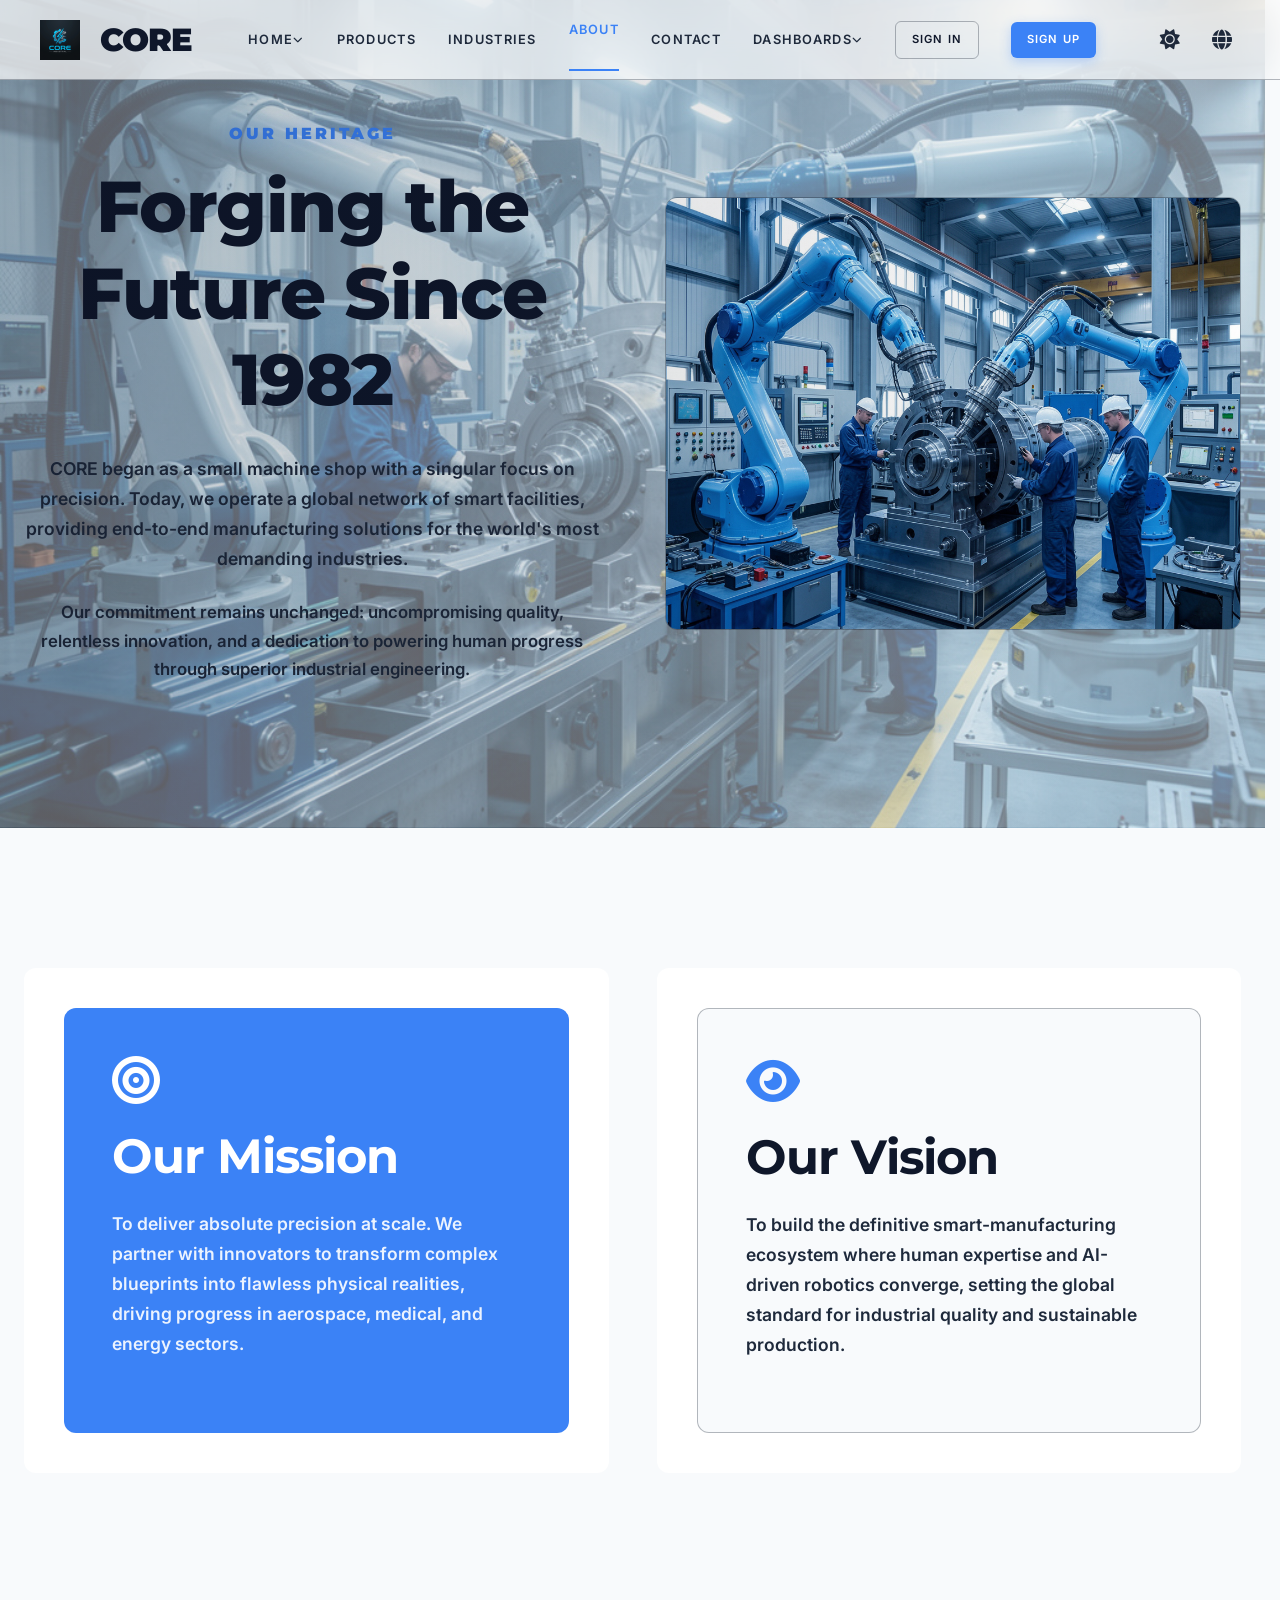
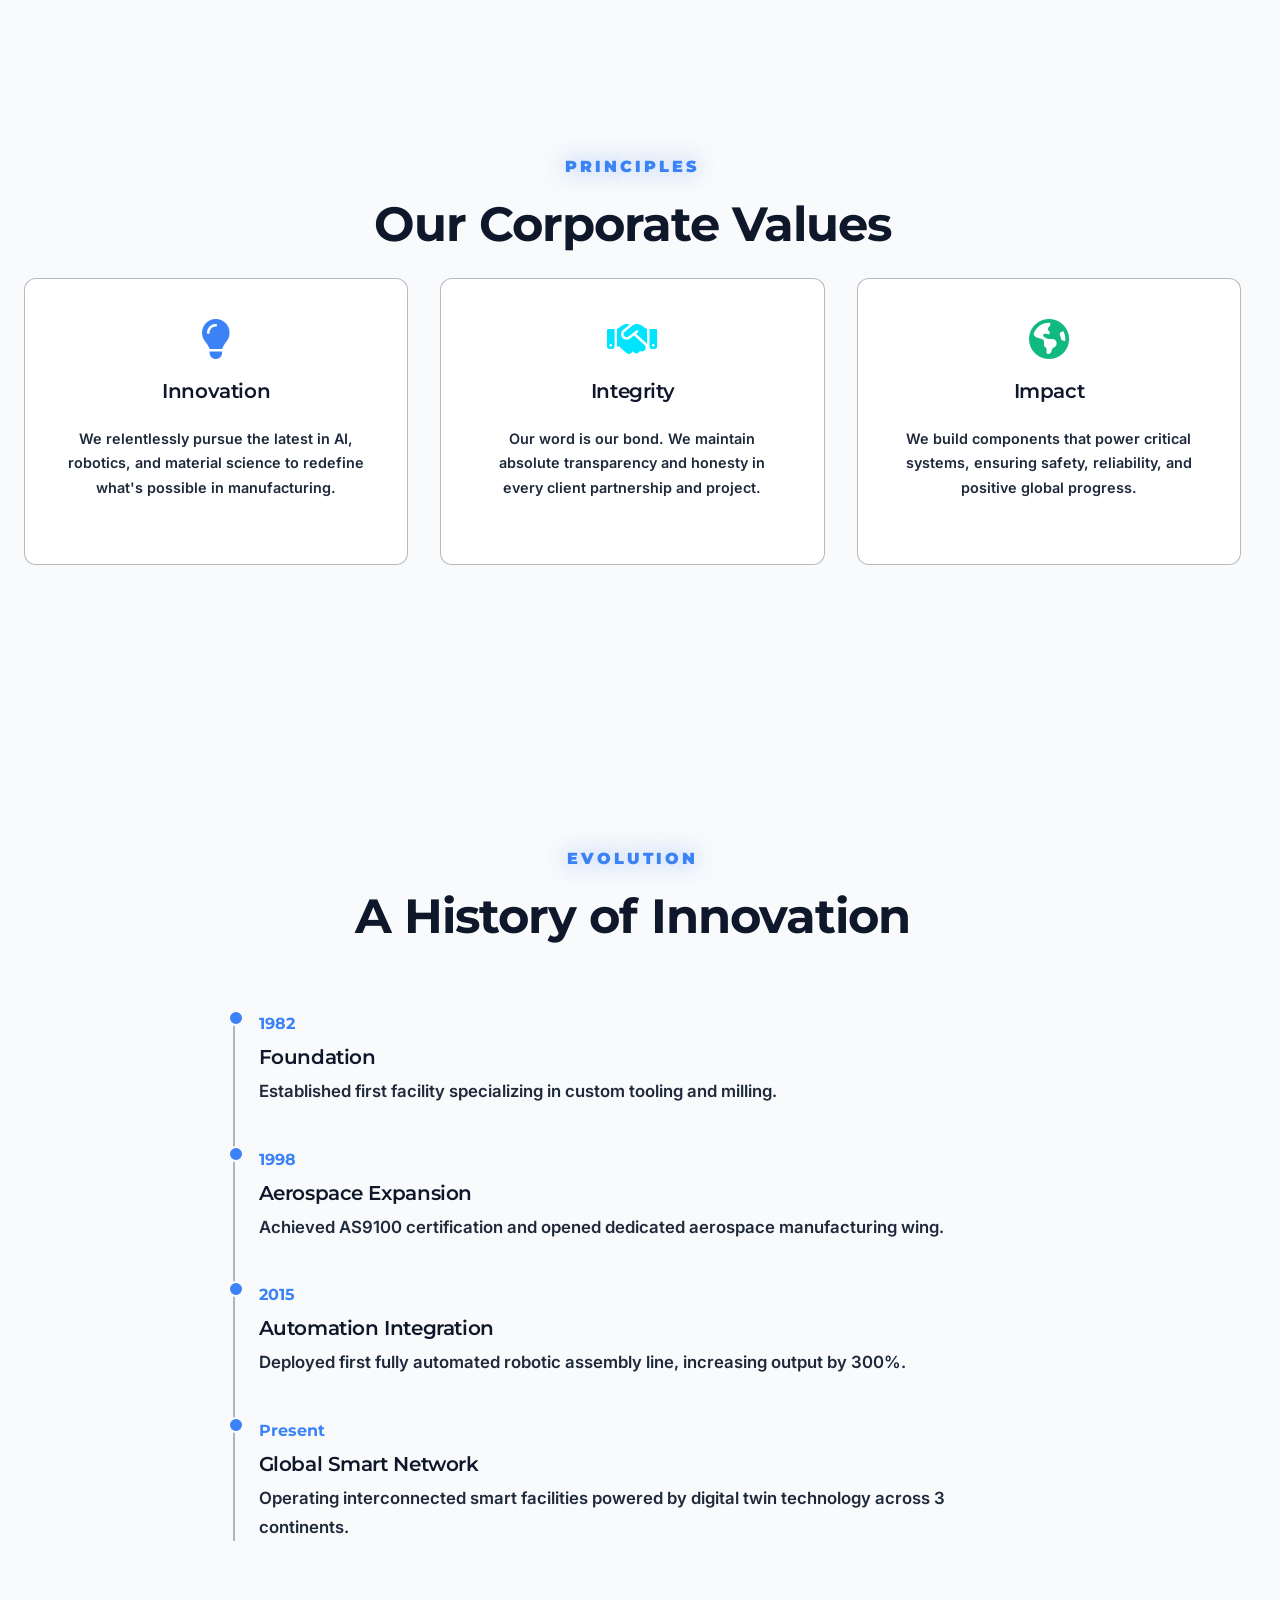
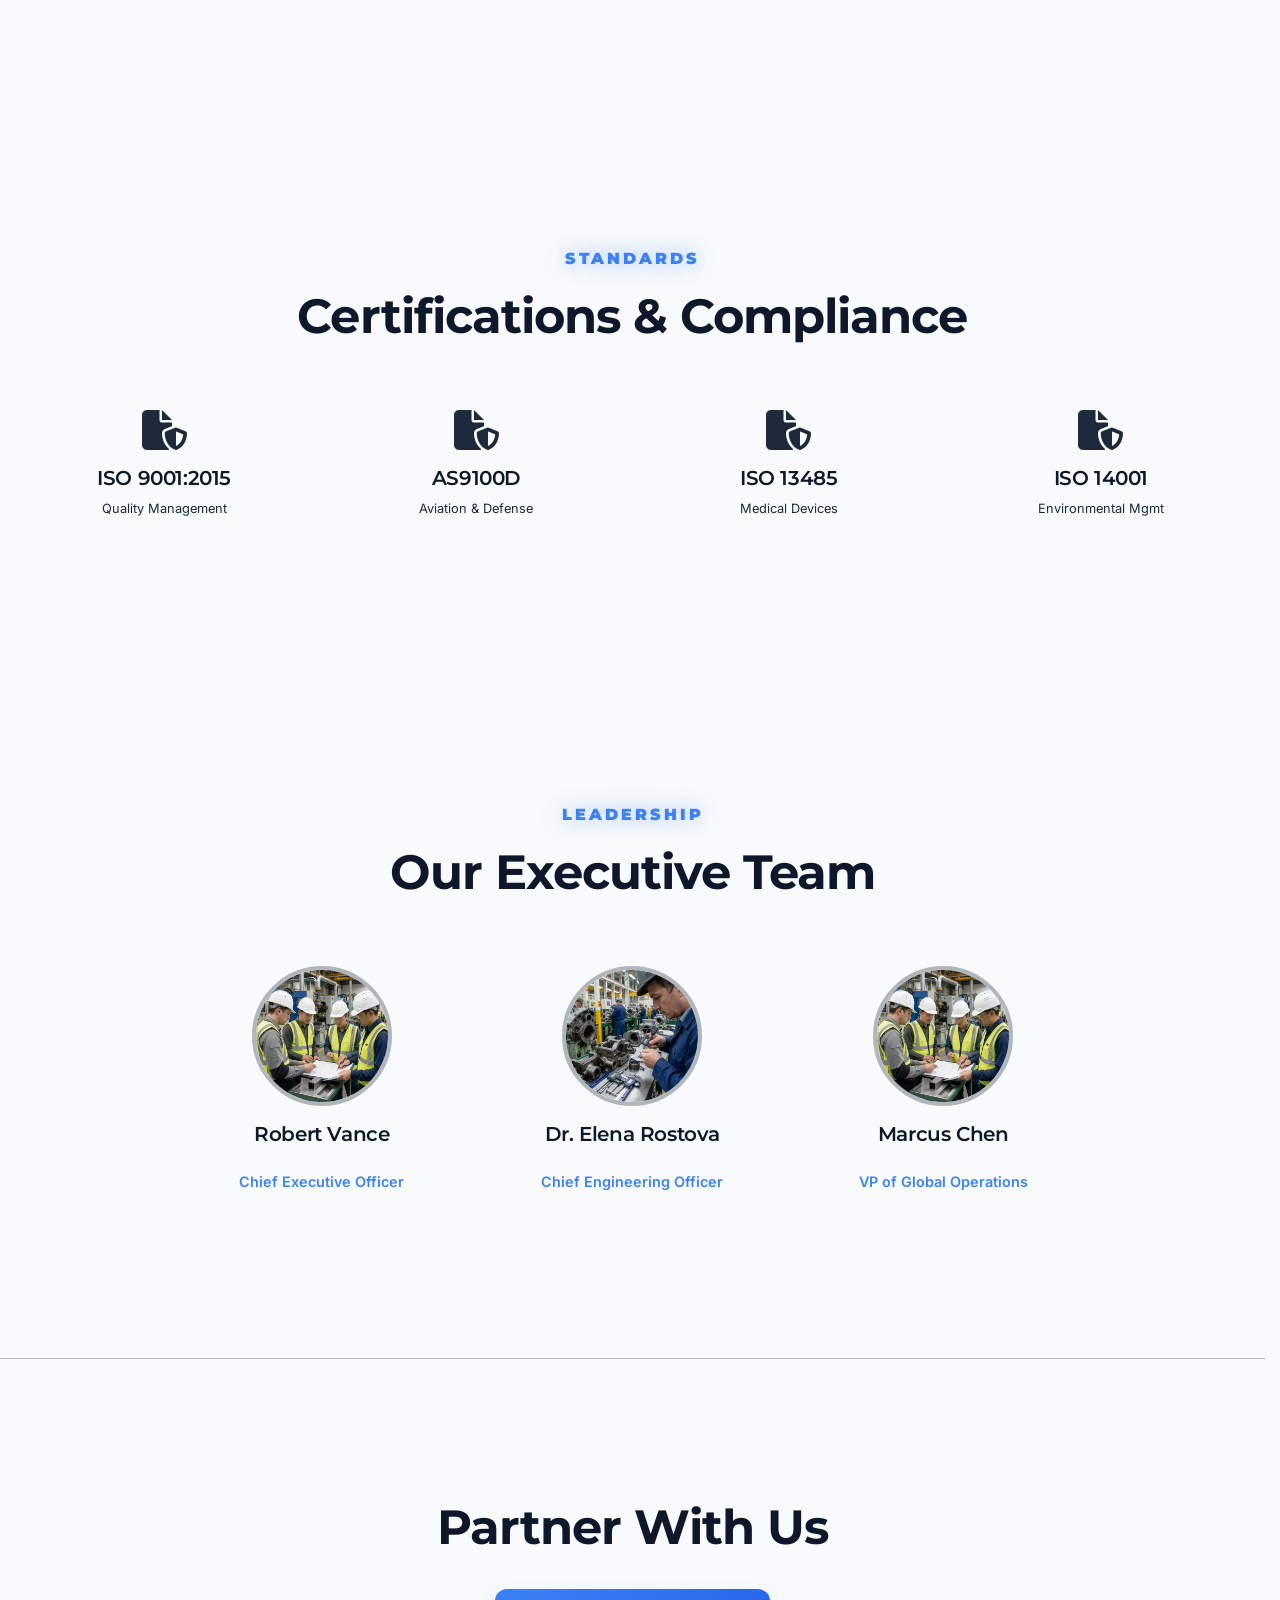
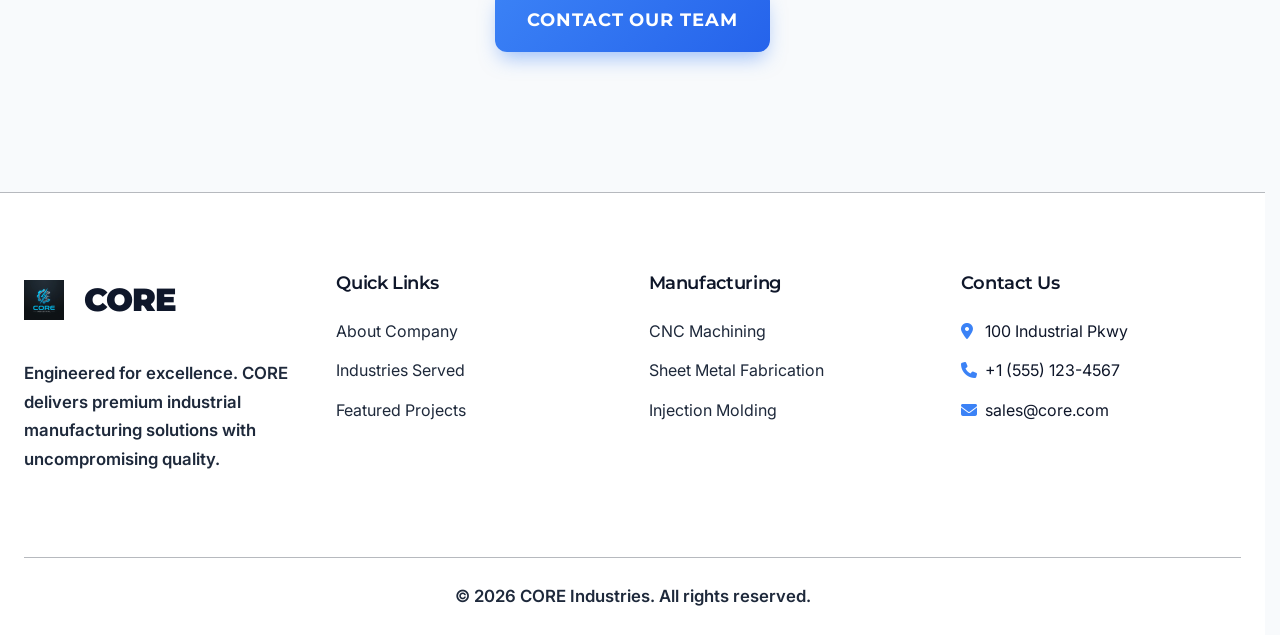
==== about.html @ 77bb2e37 "Initial commit: Manufacturing company website" ====
<!DOCTYPE html>
<html lang="en" dir="ltr">

<head>
    <meta charset="UTF-8">
    <meta name="viewport" content="width=device-width, initial-scale=1.0">
    <title>CORE | About Us</title>
    <link rel="icon" type="image/png" href="assets/images/favicon.png">
    <link rel="stylesheet" href="https://cdnjs.cloudflare.com/ajax/libs/font-awesome/6.4.0/css/all.min.css">
    <link rel="stylesheet" href="assets/css/style.css">
</head>

<body>

    <!-- Header -->
    <header class="header">
        <div class="container nav-container">
            <a href="index.html" class="logo">
                <img src="assets/images/logo.png" alt="CORE Logo"
                    style="height: 40px; width: auto; vertical-align: middle; margin-right: 8px;">
                CORE
            </a>

            <nav>
                <ul class="nav-links" id="navLinks">
                    <li class="nav-item">
                        <a href="#">Home <i class="fa-solid fa-chevron-down" style="font-size: 0.6rem;"></i></a>
                        <div class="dropdown">
                            <a href="index.html">Industrial Hero</a>
                            <a href="index2.html">Machinery Split</a>
                        </div>
                    </li>
                    <li class="nav-item"><a href="products.html">Products</a></li>
                    <li class="nav-item"><a href="industries.html">Industries</a></li>
                    <li class="nav-item"><a href="about.html" class="active">About</a></li>
                    <li class="nav-item"><a href="contact.html">Contact</a></li>
                    <li class="nav-item">
                        <a href="#">Dashboards <i class="fa-solid fa-chevron-down" style="font-size: 0.6rem;"></i></a>
                        <div class="dropdown">
                            <a href="user_dashboard.html">User Dashboard</a>
                            <a href="admin_dashboard.html">Admin Dashboard</a>
                        </div>
                    </li>
                    <li class="nav-item"><a href="login.html" class="nav-btn nav-signin">Sign In</a></li>
                    <li class="nav-item"><a href="signup.html" class="nav-btn nav-signup">Sign Up</a></li>
                </ul>
            </nav>
            <div class="nav-actions">
                <button class="icon-btn" id="themeToggle" title="Toggle Light/Dark Mode">
                    <i class="fa-solid fa-moon"></i>
                </button>
                <button class="icon-btn" id="dirToggle" title="Toggle RTL/LTR">
                    <i class="fa-solid fa-globe"></i>
                </button>
                <button class="icon-btn mobile-toggle" id="mobileToggle">
                    <i class="fa-solid fa-bars"></i>
                </button>
            </div>
        </div>
    </header>

    <main>
        <!-- Hero Introduction -->
        <section class="hero"
            style="background: linear-gradient(var(--clr-overlay), var(--clr-overlay)), url('assets/images/freepik__modern-manufacturing-factory-interior-robotic-arms__4058.png'); background-size: cover; background-position: center; min-height: 50vh; padding: 120px 0;">
            <div class="container">
                <div class="grid grid-cols-2 items-center" style="gap: 64px;">
                    <div style="display: flex; flex-direction: column; justify-content: center; height: 100%;">
                        <span class="hero-subtitle">Our Heritage</span>
                        <h1 class="mb-4">Forging the Future Since 1982</h1>
                        <p style="font-size: 1.1rem; margin-bottom: 24px;">CORE began as a small machine shop with a
                            singular focus on precision. Today, we operate a global network of smart facilities,
                            providing end-to-end manufacturing solutions for the world's most demanding industries.</p>
                        <p>Our commitment remains unchanged: uncompromising quality, relentless innovation, and a
                            dedication to powering human progress through superior industrial engineering.</p>
                    </div>
                    <div class="hero-visual">
                        <img src="assets/images/freepik__modern-manufacturing-factory-interior-synchronized__4059.png"
                            alt="Factory Vintage to Modern">
                    </div>
                </div>
            </div>
        </section>

        <!-- Mission and Vision -->
        <section class="section bg-surface">
            <div class="container">
                <div class="grid grid-cols-2" style="gap: 48px;">
                    <div class="card p-0" style="border: none;">
                        <div
                            style="background: var(--clr-primary); padding: 48px; border-radius: var(--border-radius); color: white; height: 100%;">
                            <i class="fa-solid fa-bullseye" style="font-size: 3rem; margin-bottom: 24px;"></i>
                            <h2 style="color: white;">Our Mission</h2>
                            <p style="color: rgba(255,255,255,0.9); font-size: 1.1rem;">To deliver absolute precision at
                                scale. We partner with innovators to transform complex blueprints into flawless physical
                                realities, driving progress in aerospace, medical, and energy sectors.</p>
                        </div>
                    </div>
                    <div class="card p-0" style="border: none;">
                        <div
                            style="background: var(--clr-bg); border: 1px solid var(--clr-border); padding: 48px; border-radius: var(--border-radius); height: 100%;">
                            <i class="fa-solid fa-eye"
                                style="font-size: 3rem; color: var(--clr-primary); margin-bottom: 24px;"></i>
                            <h2>Our Vision</h2>
                            <p style="font-size: 1.1rem;">To build the definitive smart-manufacturing ecosystem where
                                human expertise and AI-driven robotics converge, setting the global standard for
                                industrial quality and sustainable production.</p>
                        </div>
                    </div>
                </div>
            </div>
        </section>

        <!-- Corporate Values -->
        <section class="section">
            <div class="container">
                <div class="text-center mb-10">
                    <span class="hero-subtitle">Principles</span>
                    <h2>Our Corporate Values</h2>
                </div>
                <div class="grid grid-cols-3">
                    <div class="card text-center">
                        <i class="fa-solid fa-lightbulb"
                            style="font-size: 2.5rem; color: var(--clr-primary); margin-bottom: 20px;"></i>
                        <h4>Innovation</h4>
                        <p style="font-size: 0.9rem;">We relentlessly pursue the latest in AI, robotics, and material
                            science to redefine what's possible in manufacturing.</p>
                    </div>
                    <div class="card text-center">
                        <i class="fa-solid fa-handshake"
                            style="font-size: 2.5rem; color: var(--clr-electric); margin-bottom: 20px;"></i>
                        <h4>Integrity</h4>
                        <p style="font-size: 0.9rem;">Our word is our bond. We maintain absolute transparency and
                            honesty in every client partnership and project.</p>
                    </div>
                    <div class="card text-center">
                        <i class="fa-solid fa-earth-americas"
                            style="font-size: 2.5rem; color: #10b981; margin-bottom: 20px;"></i>
                        <h4>Impact</h4>
                        <p style="font-size: 0.9rem;">We build components that power critical systems, ensuring safety,
                            reliability, and positive global progress.</p>
                    </div>
                </div>
            </div>
        </section>

        <!-- Company History Timeline -->
        <section class="section">
            <div class="container">
                <div class="text-center mb-8">
                    <span class="hero-subtitle">Evolution</span>
                    <h2>A History of Innovation</h2>
                </div>

                <div
                    style="position: relative; max-width: 800px; margin: 0 auto; padding-left: 24px; border-left: 2px solid var(--clr-border);">
                    <div style="margin-bottom: 40px; position: relative;">
                        <div
                            style="position: absolute; left: -31px; top: 0; width: 16px; height: 16px; background: var(--clr-primary); border: 2px solid var(--clr-bg); border-radius: 50%;">
                        </div>
                        <span
                            style="color: var(--clr-primary); font-weight: 700; font-family: var(--font-heading);">1982</span>
                        <h4 style="margin: 8px 0;">Foundation</h4>
                        <p>Established first facility specializing in custom tooling and milling.</p>
                    </div>
                    <div style="margin-bottom: 40px; position: relative;">
                        <div
                            style="position: absolute; left: -31px; top: 0; width: 16px; height: 16px; background: var(--clr-primary); border: 2px solid var(--clr-bg); border-radius: 50%;">
                        </div>
                        <span
                            style="color: var(--clr-primary); font-weight: 700; font-family: var(--font-heading);">1998</span>
                        <h4 style="margin: 8px 0;">Aerospace Expansion</h4>
                        <p>Achieved AS9100 certification and opened dedicated aerospace manufacturing wing.</p>
                    </div>
                    <div style="margin-bottom: 40px; position: relative;">
                        <div
                            style="position: absolute; left: -31px; top: 0; width: 16px; height: 16px; background: var(--clr-primary); border: 2px solid var(--clr-bg); border-radius: 50%;">
                        </div>
                        <span
                            style="color: var(--clr-primary); font-weight: 700; font-family: var(--font-heading);">2015</span>
                        <h4 style="margin: 8px 0;">Automation Integration</h4>
                        <p>Deployed first fully automated robotic assembly line, increasing output by 300%.</p>
                    </div>
                    <div style="position: relative;">
                        <div
                            style="position: absolute; left: -31px; top: 0; width: 16px; height: 16px; background: var(--clr-primary); border: 2px solid var(--clr-bg); border-radius: 50%;">
                        </div>
                        <span
                            style="color: var(--clr-primary); font-weight: 700; font-family: var(--font-heading);">Present</span>
                        <h4 style="margin: 8px 0;">Global Smart Network</h4>
                        <p>Operating interconnected smart facilities powered by digital twin technology across 3
                            continents.</p>
                    </div>
                </div>
            </div>
        </section>

        <!-- Certifications -->
        <section class="section bg-surface text-center">
            <div class="container">
                <span class="hero-subtitle">Standards</span>
                <h2 class="mb-8">Certifications & Compliance</h2>
                <div class="grid grid-cols-4" style="gap: 32px;">
                    <div class="card-minimal">
                        <i class="fa-solid fa-file-shield"
                            style="font-size: 2.5rem; color: var(--clr-text-secondary); margin-bottom: 16px;"></i>
                        <h4 style="margin-bottom: 4px;">ISO 9001:2015</h4>
                        <span style="font-size: 0.8rem; color: var(--clr-text-secondary);">Quality Management</span>
                    </div>
                    <div class="card-minimal">
                        <i class="fa-solid fa-file-shield"
                            style="font-size: 2.5rem; color: var(--clr-text-secondary); margin-bottom: 16px;"></i>
                        <h4 style="margin-bottom: 4px;">AS9100D</h4>
                        <span style="font-size: 0.8rem; color: var(--clr-text-secondary);">Aviation & Defense</span>
                    </div>
                    <div class="card-minimal">
                        <i class="fa-solid fa-file-shield"
                            style="font-size: 2.5rem; color: var(--clr-text-secondary); margin-bottom: 16px;"></i>
                        <h4 style="margin-bottom: 4px;">ISO 13485</h4>
                        <span style="font-size: 0.8rem; color: var(--clr-text-secondary);">Medical Devices</span>
                    </div>
                    <div class="card-minimal">
                        <i class="fa-solid fa-file-shield"
                            style="font-size: 2.5rem; color: var(--clr-text-secondary); margin-bottom: 16px;"></i>
                        <h4 style="margin-bottom: 4px;">ISO 14001</h4>
                        <span style="font-size: 0.8rem; color: var(--clr-text-secondary);">Environmental Mgmt</span>
                    </div>
                </div>
            </div>
        </section>

        <!-- Leadership Team -->
        <section class="section">
            <div class="container">
                <div class="text-center mb-8">
                    <span class="hero-subtitle">Leadership</span>
                    <h2>Our Executive Team</h2>
                </div>

                <div class="grid grid-cols-3 text-center" style="gap: 32px; max-width: 900px; margin: 0 auto;">
                    <div>
                        <img src="assets/images/freepik__team-of-professional-engineers-in-safety-helmets-d__4061.png"
                            alt="CEO"
                            style="width: 140px; height: 140px; object-fit: cover; border-radius: 50%; margin: 0 auto 16px; border: 4px solid var(--clr-border);">
                        <h4>Robert Vance</h4>
                        <p style="color: var(--clr-primary); font-size: 0.9rem;">Chief Executive Officer</p>
                    </div>
                    <div>
                        <img src="assets/images/freepik__engineer-inspecting-mechanical-parts-in-a-manufact__4062.png"
                            alt="CTO"
                            style="width: 140px; height: 140px; object-fit: cover; border-radius: 50%; margin: 0 auto 16px; border: 4px solid var(--clr-border);">
                        <h4>Dr. Elena Rostova</h4>
                        <p style="color: var(--clr-primary); font-size: 0.9rem;">Chief Engineering Officer</p>
                    </div>
                    <div>
                        <img src="assets/images/freepik__team-of-professional-engineers-in-safety-helmets-d__4061.png"
                            alt="COO"
                            style="width: 140px; height: 140px; object-fit: cover; border-radius: 50%; margin: 0 auto 16px; border: 4px solid var(--clr-border);">
                        <h4>Marcus Chen</h4>
                        <p style="color: var(--clr-primary); font-size: 0.9rem;">VP of Global Operations</p>
                    </div>
                </div>
            </div>
        </section>

        <!-- CTA Section -->
        <section class="section text-center" style="border-top: 1px solid var(--clr-border);">
            <div class="container" style="max-width: 800px;">
                <h2 class="mb-4">Partner With Us</h2>
                <a href="contact.html" class="btn btn-primary" style="font-size: 1.125rem; padding: 16px 32px;">Contact
                    Our Team</a>
            </div>
        </section>
    </main>

    <!-- Footer -->
    <footer class="footer">
        <div class="container">
            <div class="grid grid-cols-4 footer-top">
                <div class="footer-col" style="grid-column: span 1;">
                    <a href="index.html" class="logo mb-4">
                        <img src="assets/images/logo.png" alt="CORE Logo"
                            style="height: 40px; width: auto; vertical-align: middle; margin-right: 8px;">
                        CORE
                    </a>
                    <p>Engineered for excellence. CORE delivers premium industrial manufacturing solutions with
                        uncompromising quality.</p>
                </div>

                <div class="footer-col">
                    <h4>Quick Links</h4>
                    <ul class="footer-links">
                        <li><a href="about.html">About Company</a></li>
                        <li><a href="industries.html">Industries Served</a></li>
                        <li><a href="products.html">Featured Projects</a></li>
                    </ul>
                </div>

                <div class="footer-col">
                    <h4>Manufacturing</h4>
                    <ul class="footer-links">
                        <li><a href="#">CNC Machining</a></li>
                        <li><a href="#">Sheet Metal Fabrication</a></li>
                        <li><a href="#">Injection Molding</a></li>
                    </ul>
                </div>

                <div class="footer-col">
                    <h4>Contact Us</h4>
                    <ul class="footer-links">
                        <li><i class="fa-solid fa-location-dot" style="width: 20px; color: var(--clr-primary);"></i> 100
                            Industrial Pkwy</li>
                        <li style="margin-top: 12px;"><i class="fa-solid fa-phone"
                                style="width: 20px; color: var(--clr-primary);"></i> +1 (555) 123-4567</li>
                        <li style="margin-top: 12px;"><i class="fa-solid fa-envelope"
                                style="width: 20px; color: var(--clr-primary);"></i> sales@core.com</li>
                    </ul>
                </div>
            </div>
            <div class="footer-bottom">
                <p>&copy; 2026 CORE Industries. All rights reserved.</p>
            </div>
        </div>
    </footer>

    <script src="assets/js/main.js"></script>
</body>

</html>
---- assets/css/style.css ----
/* ==========================================================================
   Manufacturing Company - Premium UI System
   ========================================================================== */

@import url('https://fonts.googleapis.com/css2?family=Inter:wght@400;500;600&family=Montserrat:wght@500;600;700;800&display=swap');

:root {
    /* Color Palette (High-End Industrial) - Dark Mode Defaults */
    --clr-bg: #020617;
    --clr-surface: #0F172A;
    --clr-surface-light: #1E293B;
    --clr-primary: #3B82F6;
    --clr-primary-glow: rgba(59, 130, 246, 0.4);
    --clr-electric: #00E5FF;
    --clr-accent: #F59E0B;
    --clr-text-primary: #F8FAFC;
    --clr-text-secondary: #C8D8E8;
    --clr-border: rgba(255, 255, 255, 0.08);
    --clr-border-glow: rgba(0, 229, 255, 0.2);

    /* Dashboard Specific */
    --sidebar-width: 280px;
    --sidebar-collapsed-width: 80px;
    --sidebar-bg: #0F172A;
    --main-bg: #020617;
    --dash-bg: #0a0f1a;
    --dash-surface: #111827;
    --dash-surface-hover: #1e293b;
    --dash-primary: #3b82f6;
    --dash-accent: #00e5ff;
    --dash-success: #10b981;
    --dash-warning: #f59e0b;
    --dash-danger: #ef4444;
    --dash-text: #f1f5f9;
    --dash-muted: #A1B2C7;
    --dash-border: rgba(255, 255, 255, 0.06);

    /* Effects & Glass State */
    --glass-bg: rgba(15, 23, 42, 0.6);
    --glass-blur: 24px;
    --shadow-premium: 0 20px 40px -10px rgba(0, 0, 0, 0.6), 0 10px 20px -5px rgba(0, 0, 0, 0.4);

    /* Overlay Variable (Crucial for Hero visibility in Light/Dark) */
    --clr-overlay: rgba(15, 23, 42, 0.5);

    /* Transitions */
    --transition-smooth: all 0.5s cubic-bezier(0.16, 1, 0.3, 1);
}

/* Light Theme Overrides */
[data-theme="light"] {
    --clr-bg: #F8FAFC;
    --clr-surface: #FFFFFF;
    --clr-surface-light: #F1F5F9;
    --clr-text-primary: #0F172A;
    --clr-text-secondary: #1E293B;
    --clr-border: rgba(15, 23, 42, 0.3);
    --clr-border-glow: rgba(59, 130, 246, 0.1);

    --sidebar-bg: #FFFFFF;
    --main-bg: #F8FAFC;
    --dash-bg: #F8FAFC;
    --dash-surface: #FFFFFF;
    --dash-surface-hover: #F1F5F9;
    --dash-text: #0F172A;
    --dash-muted: #475569;
    --dash-border: rgba(15, 23, 42, 0.08);

    --glass-bg: rgba(255, 255, 255, 0.7);
    --shadow-premium: 0 20px 40px -10px rgba(15, 23, 42, 0.1), 0 10px 20px -5px rgba(15, 23, 42, 0.05);

    --clr-overlay: rgba(255, 255, 255, 0.45);
}

[data-theme="light"] body,
[data-theme="light"].dashboard-page {
    background-image: none !important;
    background-color: var(--clr-bg);
}

:root {
    /* Typography constants remains fixed across themes */
    --font-heading: 'Montserrat', sans-serif;
    --font-body: 'Inter', sans-serif;
    --container-width: 1280px;
    --section-padding: clamp(80px, 12vw, 140px);
    --border-radius: 12px;
}

/* ==========================================================================
   Base Styles & Reset
   ========================================================================== */
*,
*::before,
*::after {
    box-sizing: border-box;
    margin: 0;
    padding: 0;
}

html {
    scroll-behavior: smooth;
    font-size: 16px;
    overflow-x: hidden;
    scrollbar-gutter: stable;
    /* Fixes scrollbar shift */
}

body {
    font-family: var(--font-body);
    background-color: var(--clr-bg);
    color: var(--clr-text-primary);
    line-height: 1.7;
    -webkit-font-smoothing: antialiased;
    overflow-x: hidden;
    min-width: 0;
    width: 100%;
    margin: 0;
    padding: 0;
    position: relative;
    background-image:
        radial-gradient(circle at 0% 0%, rgba(59, 130, 246, 0.05) 0%, transparent 50%),
        radial-gradient(circle at 100% 100%, rgba(0, 229, 255, 0.03) 0%, transparent 50%);
}

/* RTL Support (Global) */
[dir="rtl"] {
    text-align: right;
}

[dir="rtl"] .ml-auto {
    margin-right: auto !important;
    margin-left: 0 !important;
}

[dir="rtl"] .mr-auto {
    margin-left: auto !important;
    margin-right: 0 !important;
}

/* ==========================================================================
   Dashboard Page Layout
   ========================================================================== */
body.dashboard-page {
    display: flex;
    width: 100vw;
    height: 100vh;
    overflow: hidden;
    background-color: var(--dash-bg);
}

[dir="rtl"].dashboard-page {
    flex-direction: row-reverse;
}

[dir="rtl"].dashboard-page .sidebar {
    right: 0;
    left: auto;
    border-right: none;
    border-left: 1px solid var(--clr-border);
}

[dir="rtl"] .sidebar-nav a {
    flex-direction: row-reverse;
}

[dir="rtl"] .sidebar-nav a i {
    margin-left: 12px;
    margin-right: 0;
}

[dir="rtl"] .sidebar-nav a:hover,
[dir="rtl"] .sidebar-nav a.active {
    border-right: none;
    border-left: 2px solid var(--clr-electric);
}

[dir="rtl"] .dashboard-main {
    padding-right: clamp(24px, 5vw, 48px);
    padding-left: 24px;
}

/* Floating Actions RTL */
.floating-actions {
    position: fixed;
    top: 24px;
    right: 24px;
    z-index: 5000;
    display: flex;
    gap: 12px;
}

[dir="rtl"] .floating-actions {
    right: auto;
    left: 24px;
}

/* Typography Refinement (Issue 24, 25) */
h1,
h2,
h3,
h4 {
    font-family: var(--font-heading);
    line-height: 1.2;
    letter-spacing: -0.02em;
    margin-bottom: 1.5rem;
    font-weight: 700;
    color: var(--clr-text-primary);
}

h1 {
    font-size: clamp(3rem, 7vw, 4.5rem);
    /* Normalized size */
    font-weight: 800;
}

h2 {
    font-size: clamp(2rem, 4vw, 3rem);
    /* Normalized size (Issue 25) */
}

h3 {
    font-size: clamp(1.5rem, 2.5vw, 2.25rem);
    /* Normalized size (Issue 25) */
}

h4 {
    font-size: 1.25rem;
    font-weight: 600;
}

p {
    color: var(--clr-text-secondary);
    font-size: 1.05rem;
    font-weight: 600;
    max-width: 65ch;
    margin-bottom: 1.5rem;
}

.subtitle {
    color: var(--clr-text-secondary);
    font-size: 1rem;
    font-weight: 500;
    display: block;
    margin-bottom: 2rem;
    opacity: 1;
}

a {
    color: var(--clr-primary);
    text-decoration: none;
    transition: var(--transition-smooth);
}

a:hover {
    color: var(--clr-electric);
}

img {
    max-width: 100%;
    height: auto;
    display: block;
}

/* ==========================================================================
   Layout / Grid System
   ========================================================================== */
.container {
    width: 100%;
    max-width: var(--container-width);
    margin: 0 auto;
    padding: 0 24px;
    min-width: 0;
}

.section {
    padding: var(--section-padding) 0;
    position: relative;
}

.section-header {
    margin-bottom: 3.5rem;
    max-width: 700px;
}

.section-header.center {
    margin-left: auto;
    margin-right: auto;
    text-align: center;
}

.grid {
    display: grid;
    gap: 32px;
    min-width: 0;
}

.grid-cols-2 {
    grid-template-columns: repeat(2, 1fr);
}

.grid-cols-3 {
    grid-template-columns: repeat(3, 1fr);
}

.grid-cols-4 {
    grid-template-columns: repeat(4, 1fr);
}

/* Issue 12: Grid layout fix to avoid 3+1 */
@media (max-width: 1024px) {
    .grid-cols-4 {
        grid-template-columns: repeat(2, 1fr);
    }

    .grid-cols-3 {
        grid-template-columns: repeat(2, 1fr);
    }
}

@media (max-width: 640px) {

    .grid-cols-4,
    .grid-cols-3,
    .grid-cols-2 {
        grid-template-columns: 1fr;
    }
}

/* Layout Utilities */
.text-center {
    text-align: center;
}

.mb-1 {
    margin-bottom: 0.5rem;
}

.mb-2 {
    margin-bottom: 1rem;
}

.mb-3 {
    margin-bottom: 1.5rem;
}

.mb-4 {
    margin-bottom: 2rem;
}

.mb-8 {
    margin-bottom: 4rem;
}

.mt-4 {
    margin-top: 2rem;
}

.flex {
    display: flex;
}

.flex-col {
    flex-direction: column;
}

.items-center {
    align-items: center;
}

.justify-center {
    justify-content: center;
}

.justify-between {
    justify-content: space-between;
}

.w-full {
    width: 100%;
}


/* ==========================================================================
   Components
   ========================================================================== */

/* Buttons (Issue 9, 30) */
.btn {
    display: inline-flex;
    align-items: center;
    justify-content: center;
    padding: 14px 32px;
    /* Normalized size */
    font-family: var(--font-heading);
    font-weight: 700;
    font-size: 0.9rem;
    letter-spacing: 0.05em;
    text-transform: uppercase;
    border-radius: var(--border-radius);
    cursor: pointer;
    transition: var(--transition-smooth);
    border: none;
    text-align: center;
    position: relative;
    overflow: hidden;
    min-width: 160px;
    /* Issue 9: Standardize size */
}

.btn-primary {
    background: linear-gradient(135deg, #3B82F6 0%, #2563EB 100%);
    color: white;
    box-shadow: 0 10px 20px -5px rgba(59, 130, 246, 0.5);
}

.btn-primary:hover {
    transform: translateY(-3px);
    box-shadow: 0 15px 30px -10px rgba(59, 130, 246, 0.8);
}

.btn-secondary {
    background-color: transparent;
    color: var(--clr-text-primary) !important;
    border: 1px solid var(--clr-border);
}

/* Always white text/border inside hero sections (background image context) */
.hero .btn-secondary,
.hero-split .btn-secondary {
    color: #fff !important;
    border-color: rgba(255, 255, 255, 0.5) !important;
    background-color: rgba(255, 255, 255, 0.08) !important;
}

.hero .btn-secondary:hover,
.hero-split .btn-secondary:hover {
    border-color: #fff !important;
    background-color: rgba(255, 255, 255, 0.15) !important;
}

.btn-secondary:hover {
    border-color: var(--clr-primary);
    color: white;
    background-color: rgba(59, 130, 246, 0.05);
}

/* Category Filter Tabs (Horizontal Scroll) */
.category-filter {
    display: flex !important;
    gap: 12px !important;
    overflow-x: auto !important;
    padding: 8px 4px 20px !important;
    scrollbar-width: none !important;
    -ms-overflow-style: none !important;
    border-bottom: 1px solid var(--clr-border) !important;
    margin-bottom: 32px !important;
    width: 100% !important;
}

.category-filter::-webkit-scrollbar {
    display: none !important;
}

.category-filter .btn {
    white-space: nowrap !important;
    flex-shrink: 0 !important;
    padding: 10px 24px !important;
    font-size: 0.85rem !important;
}

.btn-full {
    width: 100%;
}

/* Cards & Content Grid */
.card {
    background: var(--clr-surface);
    border: 1px solid var(--clr-border);
    border-radius: var(--border-radius);
    padding: 40px;
    transition: var(--transition-smooth);
    position: relative;
    overflow: hidden;
    display: flex;
    flex-direction: column;
}

.card::before {
    content: '';
    position: absolute;
    top: 0;
    left: 0;
    width: 100%;
    height: 2px;
    background: linear-gradient(90deg, transparent, var(--clr-electric), transparent);
    transform: translateX(-100%);
    transition: 0.6s;
}

.card:hover {
    transform: translateY(-10px) scale(1.02);
    border-color: var(--clr-border-glow);
    box-shadow: var(--shadow-premium);
}

.card:hover::before {
    transform: translateX(100%);
}

.card-img-wrapper {
    margin: -40px -40px 24px -40px;
    height: 220px;
    overflow: hidden;
    border-radius: var(--border-radius) var(--border-radius) 0 0;
}


.card-img-wrapper img {
    width: 100%;
    max-width: 100%;
    height: 100%;
    object-fit: cover;
    transition: transform 0.5s ease;
}

.card:hover .card-img-wrapper img {
    transform: scale(1.1);
}

.card-icon {
    font-size: 3.5rem;
    margin-bottom: 2rem;
    background: linear-gradient(135deg, var(--clr-primary), var(--clr-electric));
    -webkit-background-clip: text;
    background-clip: text;
    -webkit-text-fill-color: transparent;
}

/* Forms */
.form-group {
    margin-bottom: 1.5rem;
    text-align: left;
}

[dir="rtl"] .form-group {
    text-align: right;
}

.form-label {
    display: block;
    margin-bottom: 0.5rem;
    font-weight: 500;
    color: var(--clr-text-secondary);
}

.form-control {
    width: 100%;
    padding: 12px 16px;
    background-color: var(--clr-bg);
    border: 1px solid var(--clr-border);
    border-radius: var(--border-radius);
    color: var(--clr-text-primary);
    font-family: var(--font-body);
    font-size: 1rem;
    transition: var(--transition-smooth);
}

.form-control:focus {
    outline: none;
    border-color: var(--clr-primary);
    box-shadow: 0 0 0 2px rgba(59, 130, 246, 0.2);
}

textarea.form-control {
    resize: vertical;
    min-height: 120px;
}

/* ==========================================================================
   Header & Navigation (Dropdowns)
   ========================================================================== */
.header {
    background: var(--glass-bg);
    backdrop-filter: blur(var(--glass-blur));
    -webkit-backdrop-filter: blur(var(--glass-blur));
    border-bottom: 1px solid var(--clr-border);
    position: fixed;
    width: 100%;
    max-width: 100vw;
    top: 0;
    left: 0;
    right: 0;
    height: 80px;
    /* Issue 17: Strictly 80px */
    z-index: 1000;
    box-sizing: border-box;
    transition: var(--transition-smooth);
}

.nav-container {
    display: flex;
    justify-content: space-between;
    align-items: center;
    height: 80px;
    /* Issue 17: Strictly 80px */
    max-width: var(--container-width);
    margin: 0 auto;
    padding: 0 40px;
    min-width: 0;
    width: 100%;
    box-sizing: border-box;
}

.logo {
    font-family: var(--font-heading);
    font-size: 2rem;
    font-weight: 900;
    color: var(--clr-text-primary);
    display: flex;
    align-items: center;
    gap: 12px;
    letter-spacing: -1px;
}

.logo span {
    color: var(--clr-electric);
    text-shadow: 0 0 20px rgba(0, 229, 255, 0.4);
    display: inline-block;
    transform: translateY(2px);
    /* Correcting the 3px hover offset */
    line-height: 1;
}

/* Dropdown Support */
.nav-links {
    display: flex;
    gap: 32px;
    /* Standardize equal spacing */
    list-style: none;
    align-items: center;
    height: 80px;
    /* Issue 17 */
}

.nav-item {
    position: relative;
    height: 100%;
    display: flex;
    align-items: center;
}

.nav-links a {
    color: var(--clr-text-secondary);
    font-weight: 600;
    text-transform: uppercase;
    font-size: 0.8rem;
    letter-spacing: 0.1em;
    padding: 10px 0;
    /* Vertical only, horizontal handled by gap (Issue 15) */
    display: flex;
    align-items: center;
    justify-content: center;
    /* Issue 30 */
    transition: var(--transition-smooth);
}

.nav-item:hover>a {
    color: var(--clr-primary);
}

/* Active page indicator in navbar */
.nav-links a.active,
.nav-item.active>a {
    color: var(--clr-primary) !important;
    border-bottom: 2px solid var(--clr-primary);
    padding-bottom: 28px !important;
    /* 30px - 2px for border stability */
}

.dropdown {
    position: absolute;
    top: 100%;
    left: 0;
    min-width: 220px;
    background: var(--clr-surface);
    backdrop-filter: blur(var(--glass-blur));
    border: 1px solid var(--clr-border);
    border-radius: 0 0 12px 12px;
    padding: 10px 0;
    opacity: 0;
    visibility: hidden;
    transform: translateY(0);
    transition: var(--transition-smooth);
    box-shadow: var(--shadow-premium);
}

.nav-item:hover .dropdown {
    opacity: 1;
    visibility: visible;
    transform: translateY(0);
}

.dropdown a {
    padding: 12px 25px !important;
    text-transform: none;
    letter-spacing: normal;
    font-size: 0.9rem;
    font-weight: 600;
    color: var(--clr-text-primary) !important;
}

.dropdown a:hover {
    background: rgba(59, 130, 246, 0.1);
    color: var(--clr-primary) !important;
    padding-left: 30px !important;
}


.nav-actions {
    display: flex;
    align-items: center;
    gap: 16px;
}

.icon-btn {
    background: transparent;
    border: none;
    color: var(--clr-text-secondary);
    font-size: 1.25rem;
    cursor: pointer;
    transition: var(--transition-smooth);
    display: flex;
    align-items: center;
    justify-content: center;
    padding: 8px;
    border-radius: 50%;
}

.icon-btn:hover {
    color: var(--clr-primary);
    background-color: rgba(255, 255, 255, 0.05);
}

.mobile-toggle {
    display: none;
    font-size: 1.5rem;
}

/* ==========================================================================
   Hero Section (Premium)
   ========================================================================== */
.hero {
    padding-top: 180px;
    padding-bottom: 120px;
    min-height: 90vh;
    display: flex;
    align-items: center;
    background-size: cover;
    background-position: center;
    position: relative;
}

.hero::before {
    content: '';
    position: absolute;
    inset: 0;
    background: linear-gradient(to right, rgba(2, 6, 23, 0.2) 0%, transparent 100%);
    z-index: 1;
}

.hero {
    min-height: 80vh;
    display: flex;
    align-items: center;
    justify-content: center;
    /* Issue 16: Vertical balance */
    text-align: center;
    padding: 0;
}

.hero-content {
    position: relative;
    z-index: 2;
    max-width: 900px;
    margin: 0 auto;
    display: flex;
    flex-direction: column;
    justify-content: center;
    align-items: center;
    min-height: 400px;
    /* Ensures consistent block height */
}

.hero-subtitle {
    color: var(--clr-primary);
    font-family: var(--font-heading);
    font-weight: 900;
    letter-spacing: 3px;
    text-transform: uppercase;
    margin-bottom: 1rem;
    display: inline-block;
    text-shadow: 0 0 20px rgba(59, 130, 246, 0.5);
}

.hero h1 span {
    color: var(--clr-electric);
    background: linear-gradient(135deg, #3B82F6 0%, #00E5FF 100%);
    -webkit-background-clip: text;
    background-clip: text;
    -webkit-text-fill-color: transparent;
}

.hero-actions {
    display: flex;
    gap: 16px;
    margin-top: 32px;
}

/* Home 2 Hero style (Split layout) */
.hero-split {
    min-height: 70vh;
    /* Reduced from 85vh to fix big gap */
    padding: clamp(60px, 8vw, 100px) 0;
}

.hero-split .grid {
    align-items: center;
}

.hero-visual {
    position: relative;
    border-radius: var(--border-radius);
    overflow: hidden;
    border: 1px solid var(--clr-border);
}

.hero-visual img {
    width: 100%;
    aspect-ratio: 4/3;
    object-fit: cover;
}

/* ==========================================================================
   Dashboard Layout (Crash Fix)
   ========================================================================== */
.dashboard-page {
    display: flex;
    height: 100vh;
    overflow: hidden;
    background: var(--main-bg);
}

.sidebar {
    width: var(--sidebar-width);
    background: var(--sidebar-bg);
    border-right: 1px solid var(--clr-border);
    display: flex;
    flex-direction: column;
    z-index: 1000;
    transition: var(--transition-smooth);
    flex-shrink: 0;
}

.sidebar-toggle {
    display: none;
    /* Hidden by default on desktop */
}

/* Table Engineering */
table {
    width: 100%;
    border-collapse: collapse;
    margin: 20px 0;
    font-size: 0.95rem;
}

th,
td {
    padding: 14px 20px;
    text-align: left;
    border-bottom: 1px solid var(--clr-border);
}

th {
    background: rgba(255, 255, 255, 0.03);
    color: var(--clr-text-secondary);
    font-weight: 600;
    text-transform: uppercase;
    font-size: 0.75rem;
    letter-spacing: 0.05em;
}

tr:nth-child(even) {
    background: rgba(255, 255, 255, 0.07) !important;
}

tr:hover {
    background: rgba(59, 130, 246, 0.2) !important;
    cursor: pointer;
}

.table-responsive {
    width: 100%;
    overflow-x: auto;
    -webkit-overflow-scrolling: touch;
    border-radius: var(--border-radius);
    background: var(--clr-surface);
    border: 1px solid var(--clr-border);
    margin-bottom: 30px;
}

.dashboard-main section {
    margin-bottom: 60px;
}

.dashboard-main section:last-child {
    margin-bottom: 0;
}

.dashboard-main h2 {
    font-size: 1.5rem !important;
    font-weight: 700;
    color: var(--clr-text-primary);
    margin-bottom: 24px;
    letter-spacing: -0.02em;
}

.dashboard-main h3 {
    font-size: 1.15rem !important;
    font-weight: 600;
    color: var(--clr-text-primary);
    margin-bottom: 12px;
}

.dashboard-section h3 {
    margin-bottom: 25px;
    font-size: 1.5rem;
    color: var(--clr-text-primary);
    display: flex;
    align-items: center;
    gap: 12px;
}

.dashboard-main {
    flex: 1;
    min-width: 0;
    width: 100%;
    height: 100vh;
    overflow-y: auto;
    padding: clamp(24px, 4vw, 40px);
    background: var(--main-bg);
    color: var(--clr-text-primary);
    display: flex;
    flex-direction: column;
}

.dashboard-main h1 {
    font-family: var(--font-heading);
    font-size: clamp(1.75rem, 4vw, 2.5rem);
    font-weight: 800;
    color: var(--clr-text-primary);
    margin-bottom: 8px;
    letter-spacing: -0.03em;
}

.dashboard-main .subtitle {
    color: var(--clr-text-secondary);
    font-size: 1rem;
    margin-bottom: 32px;
    opacity: 0.8;
}

.sidebar-header {
    padding: 24px;
    display: flex;
    align-items: center;
    gap: 12px;
    border-bottom: 1px solid var(--clr-border);
}

.sidebar-header .brand-name {
    font-family: var(--font-heading);
    font-size: 1.25rem;
    font-weight: 800;
    color: var(--clr-text-primary);
    letter-spacing: 0.05em;
}

.sidebar-header img {
    height: 32px;
    width: auto;
}

.sidebar-header a {
    display: flex;
    align-items: center;
    gap: 12px;
    text-decoration: none;
    color: var(--clr-text-primary);
    font-family: var(--font-heading);
    font-weight: 700;
    font-size: 1.25rem;
}

.sidebar-header a img {
    height: 32px;
    width: auto;
}

.sidebar-nav {
    flex-grow: 1;
    padding: 20px 0;
}

.sidebar-nav ul {
    list-style: none;
}

.sidebar-nav a {
    display: flex;
    align-items: center;
    gap: 12px;
    padding: 12px 24px;
    color: var(--clr-text-secondary);
    font-weight: 500;
    font-size: 0.9rem;
    transition: var(--transition-smooth);
}

.sidebar-nav a:hover,
.sidebar-nav a.active {
    background: rgba(59, 130, 246, 0.1);
    color: var(--clr-text-primary);
    font-weight: 800;
    border-right: 2px solid var(--clr-electric);
}

.stats-grid {
    display: grid;
    grid-template-columns: repeat(auto-fit, minmax(240px, 1fr));
    gap: 24px;
    margin-bottom: 40px;
}

.stat-card {
    background: linear-gradient(135deg, rgba(30, 41, 59, 0.4) 0%, rgba(15, 23, 42, 0.4) 100%);
    border: 1px solid var(--clr-border);
    backdrop-filter: blur(10px);
    padding: 30px;
    border-radius: var(--border-radius);
    position: relative;
    overflow: hidden;
}

.stat-icon {
    position: absolute;
    right: 20px;
    bottom: 20px;
    font-size: 2.5rem;
    opacity: 0.1;
    color: var(--clr-primary);
}

/* Dashboard Responsive Fixes */
@media (max-width: 1024px) {
    .sidebar {
        width: var(--sidebar-collapsed-width);
    }

    .sidebar-header {
        padding: 20px 0;
        text-align: center;
    }

    .sidebar-header a span,
    .sidebar-nav a span {
        display: none;
    }

    .sidebar-nav a {
        justify-content: center;
        padding: 15px 0;
    }

    .sidebar-nav a i {
        font-size: 1.25rem;
        margin: 0;
    }
}

@media (max-width: 768px) {
    .sidebar {
        width: 100%;
        height: 100vh;
        position: fixed;
        top: 0;
        left: 0;
        transform: translateX(-100%);
        box-shadow: 20px 0 50px rgba(0, 0, 0, 0.5);
        background: var(--sidebar-bg);
    }

    .sidebar.active {
        transform: translateX(0);
    }

    .sidebar.active .sidebar-nav a span,
    .sidebar.active .sidebar-header a span {
        display: inline-block !important;
        margin-left: 12px;
    }

    .sidebar.active .sidebar-nav a {
        justify-content: flex-start;
        padding: 12px 24px;
    }

    .sidebar-toggle {
        display: flex;
        align-items: center;
        justify-content: center;
        width: 44px;
        height: 44px;
        background: var(--dash-surface);
        border: 1px solid var(--dash-border);
        border-radius: 50%;
        color: var(--clr-primary);
        cursor: pointer;
        position: fixed;
        top: 24px;
        left: 24px;
        z-index: 900;
        box-shadow: var(--shadow-premium);
    }
}

/* ==========================================================================
   Dashboard Component System
   ========================================================================== */
.infographic-grid {
    display: grid;
    grid-template-columns: repeat(12, 1fr);
    gap: 24px;
    width: 100%;
    max-width: none;
    margin: 0;
}

.infographic {
    background: var(--dash-surface);
    border: 1px solid var(--dash-border);
    border-radius: 12px;
    padding: 24px;
    min-width: 0;
    display: flex;
    flex-direction: column;
    overflow-x: auto;
}

.infographic h3 {
    font-size: 0.8125rem;
    font-weight: 600;
    color: var(--dash-muted);
    text-transform: uppercase;
    letter-spacing: 0.05em;
    margin-bottom: 16px;
    flex-shrink: 0;
}

.kpi-row {
    display: grid;
    grid-template-columns: repeat(4, 1fr);
    gap: 20px;
}

.kpi-card {
    background: linear-gradient(135deg, rgba(59, 130, 246, 0.12), rgba(0, 229, 255, 0.06));
    border: 1px solid var(--dash-border);
    border-radius: 10px;
    padding: 20px;
}

.kpi-card .value {
    font-size: 1.75rem;
    font-weight: 800;
    color: var(--clr-text-primary);
    margin-bottom: 4px;
}

.span-4 {
    grid-column: span 4;
}

.span-6 {
    grid-column: span 6;
}

.span-8 {
    grid-column: span 8;
}

.span-12 {
    grid-column: span 12;
}

.chart-wrap {
    height: 240px;
    position: relative;
    width: 100%;
    max-width: 100%;
    min-width: 0;
}

.chart-wrap canvas {
    max-width: 100% !important;
}

.chart-wrap.sm {
    height: 200px;
}

.progress-list {
    display: flex;
    flex-direction: column;
    gap: 16px;
}

.progress-item {
    display: flex;
    flex-direction: column;
    gap: 6px;
}

.progress-item label {
    font-size: 0.875rem;
    color: var(--dash-muted);
}

.progress-bar {
    height: 8px;
    background: var(--dash-border);
    border-radius: 4px;
    overflow: hidden;
}

.progress-bar .fill {
    height: 100%;
    border-radius: 4px;
    background: linear-gradient(90deg, var(--dash-primary), var(--dash-accent));
}

.stat-mini {
    display: grid;
    grid-template-columns: repeat(2, 1fr);
    gap: 16px;
}

.stat-mini .item {
    display: flex;
    align-items: center;
    gap: 12px;
    padding: 12px;
    background: var(--dash-bg);
    border-radius: 8px;
}

.stat-mini .icon {
    width: 40px;
    height: 40px;
    border-radius: 8px;
    display: flex;
    align-items: center;
    justify-content: center;
    font-size: 1rem;
}

.stat-mini .icon.blue {
    background: rgba(59, 130, 246, 0.2);
    color: var(--dash-primary);
}

.stat-mini .icon.cyan {
    background: rgba(0, 229, 255, 0.2);
    color: var(--dash-accent);
}

.stat-mini .num {
    font-weight: 700;
    font-size: 1.125rem;
}

.stat-mini .lbl {
    font-size: 0.75rem;
    color: var(--dash-muted);
}

.activity-list {
    display: flex;
    flex-direction: column;
    gap: 0;
}

.activity-item {
    display: flex;
    gap: 16px;
    padding: 14px 0;
    border-bottom: 1px solid var(--dash-border);
    font-size: 0.875rem;
}

.activity-item:last-child {
    border-bottom: none;
}

.activity-dot {
    width: 8px;
    height: 8px;
    border-radius: 50%;
    flex-shrink: 0;
    margin-top: 6px;
}

.activity-dot.blue {
    background: var(--dash-primary);
}

.activity-dot.green {
    background: var(--dash-success);
}

.activity-dot.amber {
    background: var(--dash-warning);
}

.gauge-wrap {
    display: flex;
    justify-content: center;
    align-items: center;
    height: 200px;
}

.gauge-value {
    font-size: 2.5rem;
    font-weight: 700;
    color: var(--dash-primary);
}

/* Admin Specific Components */
.health-cards {
    display: grid;
    grid-template-columns: repeat(4, 1fr);
    gap: 16px;
}

.health-card {
    padding: 16px;
    border-radius: 10px;
    border: 1px solid var(--dash-border);
    text-align: center;
}

.health-card .val {
    font-size: 1.5rem;
    font-weight: 800;
    color: var(--clr-text-primary);
}

.health-card .lbl {
    font-size: 0.75rem;
    color: var(--dash-muted);
    margin-top: 4px;
}

.health-card.ok .val {
    color: var(--dash-success);
}

.health-card.warn .val {
    color: var(--dash-warning);
}

.health-card.err .val {
    color: var(--dash-danger);
}

.alert-list {
    display: flex;
    flex-direction: column;
    gap: 0;
}

.alert-item {
    display: flex;
    align-items: flex-start;
    gap: 12px;
    padding: 12px 0;
    border-bottom: 1px solid var(--dash-border);
    font-size: 0.875rem;
}

.alert-item:last-child {
    border-bottom: none;
}

.alert-item .icon {
    width: 32px;
    height: 32px;
    border-radius: 8px;
    display: flex;
    align-items: center;
    justify-content: center;
    flex-shrink: 0;
}

.alert-item .icon.info {
    background: rgba(59, 130, 246, 0.2);
    color: var(--dash-primary);
}

.alert-item .icon.warn {
    background: rgba(245, 158, 11, 0.2);
    color: var(--dash-warning);
}

.alert-item .icon.err {
    background: rgba(239, 68, 68, 0.2);
    color: var(--dash-danger);
}

.storage-bar {
    height: 12px;
    background: var(--dash-border);
    border-radius: 6px;
    overflow: hidden;
    margin-top: 8px;
}

.storage-bar .fill {
    height: 100%;
    border-radius: 6px;
}

.storage-row {
    display: flex;
    justify-content: space-between;
    font-size: 0.8125rem;
    margin-bottom: 6px;
}

.storage-row .name {
    color: var(--dash-muted);
}

.storage-row .pct {
    color: var(--dash-text);
    font-weight: 500;
}

.perf-table {
    width: 100%;
    border-collapse: collapse;
    font-size: 0.875rem;
}

.perf-table th,
.perf-table td {
    padding: 10px 16px;
    text-align: left;
    border-bottom: 1px solid var(--dash-border);
}

.perf-table th {
    color: var(--dash-muted);
    font-weight: 600;
}

.perf-table .good {
    color: var(--dash-success);
}

.perf-table .bad {
    color: var(--dash-danger);
}

.metric-cards {
    display: grid;
    grid-template-columns: repeat(2, 1fr);
    gap: 12px;
}

.metric-card {
    background: var(--dash-bg);
    border-radius: 8px;
    padding: 14px;
    display: flex;
    align-items: center;
    gap: 12px;
}

.metric-card .icon {
    width: 36px;
    height: 36px;
    border-radius: 8px;
    display: flex;
    align-items: center;
    justify-content: center;
    font-size: 0.9rem;
}

.metric-card .icon.purple {
    background: rgba(139, 92, 246, 0.2);
    color: #a78bfa;
}

.metric-card .icon.orange {
    background: rgba(249, 115, 22, 0.2);
    color: #fb923c;
}

.metric-card .n {
    font-weight: 800;
    font-size: 1rem;
    color: var(--clr-text-primary);
}

.metric-card .l {
    font-size: 0.75rem;
    color: var(--dash-muted);
}

.heat-row {
    display: flex;
    gap: 4px;
    margin-bottom: 4px;
}

.heat-cell {
    width: 28px;
    height: 28px;
    border-radius: 4px;
    background: var(--dash-border);
    font-size: 0.65rem;
    display: flex;
    align-items: center;
    justify-content: center;
    color: var(--dash-muted);
}

.heat-cell.low {
    background: rgba(16, 185, 129, 0.3);
    color: #6ee7b7;
}

.heat-cell.mid {
    background: rgba(245, 158, 11, 0.3);
    color: #fcd34d;
}

.heat-cell.high {
    background: rgba(239, 68, 68, 0.3);
    color: #fca5a5;
}

.top-table {
    width: 100%;
    border-collapse: collapse;
    font-size: 0.8125rem;
}

.top-table th,
.top-table td {
    padding: 10px 12px;
    border-bottom: 1px solid var(--dash-border);
}

.top-table th {
    color: var(--dash-muted);
    font-weight: 600;
    text-align: left;
}

.top-table .rank {
    color: var(--dash-muted);
    width: 32px;
}

@media (max-width: 768px) {

    .kpi-row,
    .health-cards,
    .stat-mini,
    .metric-cards {
        grid-template-columns: 1fr;
    }

    .span-4,
    .span-6,
    .span-8,
    .span-12 {
        grid-column: span 12;
    }

    .dashboard-main {
        padding: 80px 16px 20px;
    }
}

@media (max-width: 360px) {
    .dashboard-main {
        padding: 80px 12px 20px;
    }

    .infographic {
        padding: 16px;
    }

    .dashboard-main h1 {
        font-size: 1.5rem;
    }
}

.notification-list {
    list-style: none;
    padding: 0;
}

.notification-list li {
    padding: 12px 16px;
    background: rgba(255, 255, 255, 0.03);
    border-radius: 8px;
    margin-bottom: 8px;
    display: flex;
    align-items: center;
    gap: 12px;
    font-size: 0.9rem;
    border: 1px solid var(--clr-border);
}

.notification-list li i {
    color: var(--clr-primary);
}

/* ==========================================================================
   Footer
   ========================================================================== */
.footer {
    background-color: var(--clr-surface);
    border-top: 1px solid var(--clr-border);
    padding: 80px 0 0 0;
    overflow-x: hidden;
}

.footer-top {
    padding-bottom: 60px;
}

.footer-col h4 {
    margin-bottom: 24px;
    font-size: 1.125rem;
}

.footer-links {
    list-style: none;
}

.footer-links li {
    margin-bottom: 12px;
}

.footer-links a {
    color: var(--clr-text-secondary);
    transition: var(--transition-smooth);
    display: inline-block;
}

.footer-links a:hover {
    color: var(--clr-electric);
    /* Issue 21 */
    transform: translateX(8px);
}

.social-links {
    display: flex;
    gap: 16px;
    margin-top: 24px;
}

.social-links a {
    color: var(--clr-text-secondary);
    font-size: 1.25rem;
}

.social-links a:hover {
    color: var(--clr-primary);
}

.footer-bottom {
    border-top: 1px solid var(--clr-border);
    padding: 24px 0;
    text-align: center;
    color: var(--clr-text-secondary);
    font-size: 0.875rem;
}

.footer-bottom p {
    max-width: 100%;
    margin: 0 auto;
    text-align: center;
}


/* ==========================================================================
   Auth Pages Specific
   ========================================================================== */
.auth-wrapper {
    min-height: 100vh;
    display: flex;
    align-items: center;
    justify-content: center;
    padding: 24px;
    background-color: var(--clr-bg);
    background-image: radial-gradient(circle at top center, var(--clr-surface-light) 0%, var(--clr-bg) 100%);
}

.auth-container {
    width: 100%;
    max-width: 480px;
    background-color: var(--clr-surface);
    border: 1px solid var(--clr-border);
    border-radius: var(--border-radius);
    padding: 48px;
    box-shadow: var(--shadow-premium);
}

.auth-header {
    text-align: center;
    margin-bottom: 32px;
}

.auth-logo {
    display: inline-flex;
    justify-content: center;
    margin-bottom: 24px;
}

.auth-header h1 {
    font-size: 1.75rem;
    margin-bottom: 0.5rem;
}

.auth-header p {
    color: var(--clr-text-secondary);
}

.auth-footer {
    margin-top: 32px;
    text-align: center;
    color: var(--clr-text-secondary);
}

/* ==========================================================================
   Responsive Breakpoints
   ========================================================================== */

/* Tablet & smaller desktops (1024px) */
@media (max-width: 1024px) {
    .container {
        padding: 0 20px;
    }

    /* --- CLEAN MOBILE MENU RECREATION --- */
    .header {
        height: 70px !important;
    }

    .header.menu-active {
        position: absolute !important;
        height: auto !important;
        transition: none !important;
        background-color: var(--clr-surface) !important;
        backdrop-filter: none !important;
        -webkit-backdrop-filter: none !important;
        border-bottom: none !important;
    }

    .nav-container {
        height: 70px !important;
        padding: 0 20px;
    }

    body {
        padding-top: 70px !important;
    }

    .mobile-toggle {
        display: flex !important;
    }

    .nav-links {
        display: none !important; /* Hide explicitly by default on mobile */
        position: absolute;
        top: 70px;
        left: 0;
        right: 0;
        background-color: var(--clr-surface);
        flex-direction: column;
        align-items: stretch;
        padding: 10px 24px 40px !important;
        gap: 8px !important; /* Add clean vertical spacing rhythm */
        border: none !important;
        box-shadow: 0 10px 15px -3px rgba(0, 0, 0, 0.3);
        height: auto !important;
    }

    .nav-links.active {
        display: flex !important;
    }

    .nav-item {
        width: 100%;
        margin: 0;
        display: block !important; /* Stack a and dropdown vertically */
    }

    .nav-links a {
        display: flex !important;
        justify-content: space-between !important;
        align-items: center !important;
        width: 100% !important;
        padding: 12px 0 !important; /* Let spacing separate items */
        border-bottom: none !important; /* Remove separator line */
        font-size: 0.95rem;
    }

    .nav-links a.active,
    .nav-item.active > a {
        color: var(--clr-primary) !important;
        border-bottom: none !important;
    }

    /* Sub-menu Dropdowns */
    .nav-links .dropdown {
        position: static;
        opacity: 1;
        visibility: visible;
        transform: none;
        box-shadow: none;
        padding: 0 0 0 20px;
        border: none;
        background: transparent;
        display: none;
        min-width: unset;
    }

    .nav-item.dropdown-active .dropdown {
        display: block;
    }

    .nav-item.dropdown-active .fa-chevron-down {
        transform: rotate(180deg);
    }

    .nav-item .fa-chevron-down {
        transition: transform 0.3s ease;
    }

    .nav-links .dropdown a {
        padding: 10px 0 !important;
        font-size: 0.85rem;
        opacity: 0.8;
        border-bottom: none !important;
    }

    .nav-links .dropdown a:last-child {
        border-bottom: none !important;
    }
    /* --- END MOBILE MENU RECREATION --- */

    .logo {
        font-size: 1.75rem;
        gap: 8px;
    }

    .logo img {
        height: 32px !important;
    }

    .grid {
        gap: 24px;
    }

    .grid-cols-4 {
        grid-template-columns: repeat(2, 1fr);
    }

    .grid-cols-3 {
        grid-template-columns: repeat(2, 1fr);
    }

    .section {
        padding: clamp(48px, 8vw, 80px) 0;
    }

    .card {
        padding: 28px;
    }

    .card-img-wrapper {
        margin: -28px -28px 20px -28px;
        height: 200px;
    }

    .section-header {
        margin-bottom: 2.5rem;
    }

    h1 {
        font-size: clamp(2.5rem, 6vw, 3.5rem);
    }

    h2 {
        font-size: clamp(1.75rem, 4vw, 2.75rem);
    }

    h3 {
        font-size: clamp(1.25rem, 2.5vw, 1.5rem);
    }

    p {
        font-size: 1rem;
    }

    .hero .container {
        padding: 0 20px;
    }

    .hero-actions {
        gap: 12px;
        margin-top: 24px;
    }

    .footer-top {
        gap: 32px;
    }

    .page-header {
        padding: 100px 20px 50px !important;
    }

    .page-header-title {
        font-size: clamp(2rem, 5vw, 2.75rem);
    }
}

@media (max-width: 768px) {


    .sidebar.active {
        transform: translateX(0);
    }

    .container {
        padding: 0 16px;
    }



    .grid {
        gap: 20px;
    }

    .section .grid {
        gap: 20px !important;
    }

    .grid-cols-2,
    .grid-cols-3,
    .grid-cols-4 {
        grid-template-columns: 1fr;
    }

    .footer-top.grid-cols-4 {
        grid-template-columns: 1fr;
        gap: 32px;
    }

    .hero-split .grid {
        grid-template-columns: 1fr;
        gap: 24px;
    }

    .hero-split {
        padding: 48px 0;
    }

    .hero-visual {
        order: -1;
    }

    .hero-visual img {
        width: 100%;
        max-width: 100%;
    }

    .section {
        padding: 48px 0;
    }

    .card {
        padding: 24px;
    }

    .card-img-wrapper {
        margin: -24px -24px 16px -24px;
        height: 180px;
    }

    .section-header {
        margin-bottom: 2rem;
    }

    h1 {
        font-size: clamp(1.875rem, 8vw, 2.5rem);
    }

    h2 {
        font-size: clamp(1.5rem, 6vw, 2rem);
    }

    h3 {
        font-size: clamp(1.125rem, 3vw, 1.35rem);
    }

    h4 {
        font-size: 1.125rem;
    }

    .hero-actions {
        flex-direction: column;
        width: 100%;
        gap: 12px;
        margin-top: 20px;
    }

    .hero-actions .btn {
        width: 100%;
    }

    .btn {
        padding: 14px 24px;
        font-size: 0.85rem;
    }

    .page-header {
        padding: 100px 16px 48px;
    }

    .footer {
        padding: 48px 0 0 0;
    }

    .footer-top {
        padding-bottom: 40px;
    }

    .page-header-title {
        font-size: clamp(1.75rem, 6vw, 2.25rem);
    }

    .table-responsive {
        max-width: 100%;
        overflow-x: auto;
        -webkit-overflow-scrolling: touch;
    }
}

/* Small mobile (480px) */
@media (max-width: 480px) {
    .section .grid {
        gap: 16px !important;
    }

    .container {
        padding: 0 14px;
    }

    .nav-container {
        padding: 0 14px;
    }

    .nav-links {
        top: 88px;
        padding: 12px;
    }

    .grid {
        gap: 16px;
    }

    .section {
        padding: 40px 0;
    }

    .card {
        padding: 20px;
    }

    .card-img-wrapper {
        margin: -20px -20px 14px -20px;
        height: 160px;
    }

    .hero-actions {
        margin-top: 16px;
    }

    .btn {
        width: 100%;
    }

    .auth-container {
        padding: 28px 20px;
    }

    .logo {
        font-size: 1.125rem;
    }

    .logo img {
        height: 32px;
    }

    .footer-top {
        gap: 24px;
        padding-bottom: 40px;
    }

    .footer-col h4 {
        margin-bottom: 16px;
        font-size: 1rem;
    }

    .page-header {
        padding: 80px 14px 40px;
    }

    .footer {
        padding: 40px 0 0 0;
    }

    .footer-top {
        padding-bottom: 32px;
    }
}

/* Extra small (360px) */
@media (max-width: 360px) {
    .section .grid {
        gap: 14px !important;
    }

    .container {
        padding: 0 12px;
    }

    .nav-container {
        padding: 0 12px;
    }

    .nav-links {
        padding: 10px;
    }

    .grid {
        gap: 14px;
    }

    /* Home 2 Hero Padding for 360px */
    .glass-card {
        padding: 30px 16px !important;
    }

    .hero-actions .btn {
        padding: 14px 20px !important;
        font-size: 0.9rem !important;
    }

    .section {
        padding: 32px 0;
    }

    .card {
        padding: 16px;
    }

    .card-img-wrapper {
        margin: -16px -16px 12px -16px;
        height: 140px;
    }

    h1 {
        font-size: clamp(1.5rem, 9vw, 2rem);
    }

    h2 {
        font-size: clamp(1.35rem, 6vw, 1.75rem);
    }

    h3 {
        font-size: 1.1rem;
    }

    p {
        font-size: 0.9375rem;
    }

    .btn {
        padding: 12px 20px;
        font-size: 0.8125rem;
    }

    .auth-container {
        padding: 24px 16px;
    }

    .logo {
        font-size: 1rem;
    }

    .logo img {
        height: 28px;
    }

    .page-header {
        padding: 72px 12px 32px;
    }

    .page-header-title {
        font-size: clamp(1.5rem, 7vw, 1.75rem);
    }

    .footer {
        padding: 32px 0 0 0;
    }

    .footer-top {
        padding-bottom: 24px;
    }

    .footer-bottom {
        padding: 12px 0;
        font-size: 0.8125rem;
    }
}

/* --- Mobile Menu & Auth Premium Elements --- */
.mobile-only {
    display: none !important;
}

@media (max-width: 768px) {
    .mobile-only {
        display: block !important;
    }

    /* Ensure the list item is visible in mobile menu but links are styled specifically */
    .nav-links .mobile-only a,
    .nav-links .nav-btn {
        color: var(--clr-primary) !important;
        font-weight: 700;
        margin-top: 10px;
        padding: 15px 0 !important;
        border-top: 1px solid var(--clr-border);
        background: transparent !important;
        box-shadow: none !important;
        border-radius: 0 !important;
        font-size: 0.9rem !important;
        text-align: left !important;
    }

    .nav-links .nav-signup {
        color: var(--clr-electric) !important;
    }
}

/* Desktop Auth Buttons Styling */
@media (min-width: 769px) {
    .nav-btn {
        padding: 8px 16px !important;
        border-radius: 6px !important;
        font-size: 0.7rem !important;
        transition: var(--transition-smooth) !important;
        margin-left: 0;
    }

    @media (max-width: 1100px) {
        .nav-btn {
            padding: 6px 12px !important;
            font-size: 0.65rem !important;
        }
    }

    .nav-signin {
        color: var(--clr-text-primary) !important;
        border: 1px solid var(--clr-border) !important;
    }

    .nav-signin:hover {
        border-color: var(--clr-primary) !important;
        background: rgba(59, 130, 246, 0.05) !important;
    }

    .nav-signup {
        background: var(--clr-primary) !important;
        color: white !important;
        box-shadow: 0 4px 12px rgba(59, 130, 246, 0.3) !important;
    }

    .nav-signup:hover {
        background: var(--clr-electric) !important;
        transform: translateY(-2px);
        box-shadow: 0 6px 15px rgba(0, 229, 255, 0.4) !important;
    }
}

#dirToggle:hover {
    transform: scale(1.1);
    border-color: var(--auth-primary) !important;
    box-shadow: 0 0 15px var(--auth-primary-glow) !important;
}

/* --- Appended Premium Elements for Other Pages --- */

/* Page Headers */
.page-header {
    padding: 180px 0 80px;
    background-color: var(--primary-dark);
    position: relative;
    overflow: hidden;
}

.page-header::before {
    content: '';
    position: absolute;
    top: 0;
    left: 0;
    width: 100%;
    height: 100%;
    background: url('../images/freepik__modern-manufacturing-factory-interior-robotic-arms__4058.png') center/cover;
    opacity: 0.15;
    z-index: 0;
}

.page-header-content {
    position: relative;
    z-index: 1;
    text-align: center;
    color: var(--text-white);
}

.page-header-title {
    font-size: clamp(2.5rem, 4vw, 3.5rem);
    margin-bottom: 1rem;
    color: var(--bg-white);
}

/* Forms */
.form-group {
    margin-bottom: 1.5rem;
}

.form-label {
    display: block;
    margin-bottom: 0.5rem;
    font-weight: 500;
    color: var(--primary-light);
}

.form-control {
    width: 100%;
    padding: 0.875rem 1rem;
    border: 1px solid var(--border);
    border-radius: var(--radius-md);
    background-color: var(--bg-white);
    font-family: var(--font-body);
    font-size: 1rem;
    color: var(--text-main);
    transition: all 0.3s;
}

.form-control:focus {
    outline: none;
    border-color: var(--secondary);
    box-shadow: 0 0 0 3px rgba(37, 99, 235, 0.1);
}

textarea.form-control {
    resize: vertical;
    min-height: 120px;
}

/* Product Cards */
.product-card {
    background: var(--bg-white);
    border-radius: var(--radius-lg);
    overflow: hidden;
    border: 1px solid var(--border);
    transition: var(--shadow-lg);
    box-shadow: var(--shadow-sm);
}

.product-card:hover {
    box-shadow: var(--shadow-xl);
    transform: translateY(-5px);
}

.product-img {
    height: 240px;
    width: 100%;
    object-fit: cover;
    border-bottom: 1px solid var(--border);
}

.product-body {
    padding: 2rem;
}

.product-specs {
    margin: 1rem 0;
    font-size: 0.9rem;
    color: var(--text-muted);
}

.product-specs li {
    margin-bottom: 0.5rem;
    display: flex;
    justify-content: space-between;
    border-bottom: 1px dashed var(--border);
    padding-bottom: 0.25rem;
}

/* Timeline */
.timeline {
    position: relative;
    max-width: 800px;
    margin: 0 auto;
    padding: 2rem 0;
}

.timeline::before {
    content: '';
    position: absolute;
    top: 0;
    left: 50%;
    width: 2px;
    height: 100%;
    background: var(--border);
    transform: translateX(-50%);
}

.timeline-item {
    position: relative;
    margin-bottom: 3rem;
    width: 50%;
    padding-right: 3rem;
}

.timeline-item:nth-child(even) {
    margin-left: auto;
    padding-right: 0;
    padding-left: 3rem;
}

.timeline-dot {
    position: absolute;
    top: 0;
    right: -12px;
    width: 24px;
    height: 24px;
    background: var(--secondary);
    border: 4px solid var(--bg-white);
    border-radius: 50%;
    box-shadow: var(--shadow-md);
}

.timeline-item:nth-child(even) .timeline-dot {
    right: auto;
    left: -12px;
}

/* Auth Layout (No Nav/Footer) */
.auth-bg {
    min-height: 100vh;
    display: flex;
    align-items: center;
    justify-content: center;
    background: linear-gradient(135deg, rgba(17, 24, 39, 0.9), rgba(37, 99, 235, 0.8)), url('../images/freepik__automated-factory-production-line-with-robotic-arm__4060.png') no-repeat center/cover;
    padding: 2rem;
    position: relative;
}

.auth-card {
    background: var(--bg-white);
    border-radius: var(--radius-lg);
    padding: 3rem 2.5rem;
    width: 100%;
    max-width: 480px;
    box-shadow: var(--shadow-xl);
    position: relative;
    z-index: 2;
}

/* Dashboard Layout */
.dash-layout {
    display: flex;
    height: 100vh;
    overflow: hidden;
    background-color: var(--bg-main);
}

.dash-sidebar {
    width: 280px;
    background-color: var(--primary-dark);
    color: var(--text-white);
    display: flex;
    flex-direction: column;
    transition: transform 0.3s cubic-bezier(0.4, 0, 0.2, 1);
    z-index: 100;
    flex-shrink: 0;
}

.dash-sidebar-header {
    padding: 1.5rem;
    display: flex;
    justify-content: space-between;
    align-items: center;
    border-bottom: 1px solid rgba(255, 255, 255, 0.1);
}

.dash-nav {
    flex: 1;
    padding: 1.5rem 0;
    overflow-y: auto;
    display: flex;
    flex-direction: column;
    gap: 0.25rem;
}

.dash-nav-item {
    padding: 0.875rem 1.5rem;
    color: var(--text-light);
    display: flex;
    align-items: center;
    gap: 1rem;
    font-weight: 500;
    transition: all 0.2s;
}

.dash-nav-item:hover,
.dash-nav-item.active {
    background-color: rgba(255, 255, 255, 0.05);
    color: var(--secondary);
    border-left: 3px solid var(--secondary);
}

.dash-main {
    flex: 1;
    overflow-y: auto;
    padding: 2rem;
    position: relative;
}

.dash-header {
    display: flex;
    justify-content: space-between;
    align-items: center;
    margin-bottom: 2rem;
    background: var(--bg-white);
    padding: 1rem 1.5rem;
    border-radius: var(--radius-lg);
    box-shadow: var(--shadow-sm);
    border: 1px solid var(--border);
}

.dash-card {
    background: var(--bg-white);
    border-radius: var(--radius-lg);
    padding: 1.5rem;
    box-shadow: var(--shadow-sm);
    border: 1px solid var(--border);
    height: 100%;
}

.dash-grid-4 {
    display: grid;
    grid-template-columns: repeat(auto-fit, minmax(220px, 1fr));
    gap: 1.5rem;
    margin-bottom: 2rem;
}

/* Dashboard Tables */
.table-wrapper {
    overflow-x: auto;
    width: 100%;
    -webkit-overflow-scrolling: touch;
    border-radius: var(--radius-md);
    border: 1px solid var(--border);
}

.data-table {
    width: 100%;
    border-collapse: collapse;
    min-width: 600px;
}

.data-table th,
.data-table td {
    padding: 1rem 1.5rem;
    text-align: left;
    border-bottom: 1px solid var(--border);
    font-size: 0.95rem;
}

[dir="rtl"] .data-table th,
[dir="rtl"] .data-table td {
    text-align: right;
}

.data-table th {
    background-color: #F3F4F6;
    font-weight: 600;
    color: var(--primary-light);
    text-transform: uppercase;
    letter-spacing: 0.05em;
    font-size: 0.8rem;
}

.data-table tr:last-child td {
    border-bottom: none;
}

.data-table tbody tr:hover {
    background-color: rgba(243, 244, 246, 0.5);
}

.status-badge {
    display: inline-flex;
    align-items: center;
    padding: 0.25rem 0.75rem;
    border-radius: 9999px;
    font-size: 0.75rem;
    font-weight: 600;
}

.status-success {
    background: #D1FAE5;
    color: #059669;
}

.status-warning {
    background: #FEF3C7;
    color: #D97706;
}

.status-info {
    background: #DBEAFE;
    color: #1D4ED8;
}

/* Responsive Dashboard & Subpages */
@media (max-width: 1024px) {
    .timeline::before {
        left: 0;
    }

    .timeline-item {
        width: 100%;
        padding-right: 0;
        padding-left: 2rem;
        margin-left: 0 !important;
    }

    .timeline-dot {
        left: -12px !important;
        right: auto !important;
    }
}

@media (max-width: 768px) {
    .dash-sidebar {
        position: fixed;
        left: -280px;
        height: 100%;
        box-shadow: var(--shadow-xl);
    }

    .dash-sidebar.active {
        left: 0;
    }

    [dir="rtl"] .dash-sidebar {
        left: auto;
        right: -280px;
    }

    [dir="rtl"] .dash-sidebar.active {
        right: 0;
    }

    .dash-main {
        padding: 1rem;
    }

    .sidebar-overlay {
        position: fixed;
        inset: 0;
        background: rgba(0, 0, 0, 0.5);
        z-index: 90;
        display: none;
        backdrop-filter: blur(4px);
    }

    .sidebar-overlay.active {
        display: block;
    }
}

/* ==========================================================================
   Global Utility Overrides
   ========================================================================== */

/* Category Filter Tabs (Horizontal Scroll) */
.category-filter {
    display: flex !important;
    gap: 12px !important;
    overflow-x: auto !important;
    padding: 8px 16px 20px !important;
    scrollbar-width: none !important;
    -ms-overflow-style: none !important;
    border-bottom: 1px solid var(--clr-border) !important;
    margin-bottom: 32px !important;
    width: 100% !important;
    -webkit-overflow-scrolling: touch !important;
}

.category-filter::-webkit-scrollbar {
    display: none !important;
}

.category-filter .btn {
    white-space: nowrap !important;
    flex-shrink: 0 !important;
    min-width: max-content !important;
    padding: 10px 24px !important;
    font-size: 0.85rem !important;
    display: inline-flex !important;
}

/* --- Premium Technical Hero Styles --- */
.hero-premium {
    position: relative;
    min-height: 75vh;
    display: flex;
    align-items: center;
    overflow: hidden;
    background-color: var(--clr-bg);
}

.hero-premium-bg {
    position: absolute;
    inset: 0;
    z-index: 0;
}

.hero-premium-bg img {
    width: 100%;
    height: 100%;
    object-fit: cover;
    opacity: 0.5;
    /* Balanced overlay */
}

.tech-grid {
    position: absolute;
    inset: 0;
    background-image:
        linear-gradient(var(--clr-border) 1px, transparent 1px),
        linear-gradient(90deg, var(--clr-border) 1px, transparent 1px);
    background-size: 50px 50px;
    opacity: 0.2;
    mask-image: radial-gradient(circle at center, black, transparent 80%);
    z-index: 1;
}

.glass-card {
    background: var(--glass-bg);
    backdrop-filter: blur(var(--glass-blur));
    -webkit-backdrop-filter: blur(var(--glass-blur));
    border: 1px solid var(--clr-border);
    border-radius: 20px;
    padding: clamp(32px, 5vw, 60px);
    box-shadow: var(--shadow-premium);
    position: relative;
    z-index: 10;
    max-width: 620px;
}

.status-indicator {
    display: inline-flex;
    align-items: center;
    gap: 8px;
    padding: 6px 12px;
    background: rgba(16, 185, 129, 0.1);
    border: 1px solid rgba(16, 185, 129, 0.2);
    border-radius: 100px;
    color: var(--dash-success);
    font-size: 0.75rem;
    font-weight: 600;
    text-transform: uppercase;
    letter-spacing: 0.05em;
    margin-bottom: 20px;
}

.status-orb {
    width: 8px;
    height: 8px;
    background: #10b981;
    border-radius: 50%;
    box-shadow: 0 0 10px #10b981;
    animation: pulse 2s infinite;
}

@keyframes pulse {
    0% {
        opacity: 1;
        transform: scale(1);
    }

    50% {
        opacity: 0.5;
        transform: scale(1.2);
    }

    100% {
        opacity: 1;
        transform: scale(1);
    }
}

.tech-hotspot {
    position: absolute;
    padding: 12px 16px;
    background: rgba(15, 23, 42, 0.8);
    backdrop-filter: blur(8px);
    border: 1px solid var(--clr-border);
    border-radius: 8px;
    font-size: 0.75rem;
    color: rgba(255, 255, 255, 0.9);
    z-index: 5;
    display: flex;
    align-items: center;
    gap: 10px;
    box-shadow: 0 4px 12px rgba(0, 0, 0, 0.4);
}

.tech-hotspot span {
    color: var(--clr-primary);
    font-weight: 800;
}

.tech-stats-ticker {
    position: absolute;
    bottom: 0;
    left: 0;
    width: 100%;
    background: rgba(15, 23, 42, 0.9);
    backdrop-filter: blur(10px);
    border-top: 1px solid var(--clr-border);
    padding: 16px 0;
    z-index: 20;
}

.ticker-item {
    display: flex;
    align-items: center;
    gap: 12px;
    font-size: 0.8125rem;
    color: rgba(255, 255, 255, 0.7);
}

.ticker-item strong {
    color: #fff;
}

/* Responsive Adjustments for Premium Hero */
@media (max-width: 992px) {
    .hero-premium {
        display: flex !important;
        flex-direction: column !important;
        align-items: center !important;
        justify-content: flex-start !important;
        min-height: auto !important;
        height: auto !important;
        padding-top: 100px;
        padding-bottom: 40px;
        overflow: visible !important;
    }

    .hero-premium .grid-cols-2 {
        grid-template-columns: 1fr;
        gap: 0 !important;
        text-align: center;
    }

    .hero-premium .grid-cols-2 > div:nth-child(2) {
        display: none !important; /* Hide empty hotspot container */
    }

    .glass-card {
        margin: 0 auto 40px !important; /* Significant margin to push down ticker */
        padding: 40px 20px !important;
        width: 100% !important;
    }

    .status-indicator {
        margin-left: auto;
        margin-right: auto;
    }

    .glass-card p {
        margin-left: auto !important;
        margin-right: auto !important;
    }

    .hero-actions {
        justify-content: center !important;
        gap: 16px !important;
    }

    .tech-hotspot {
        display: none;
        /* Hide hotspots on mobile to avoid clutter */
    }

    .tech-stats-ticker {
        position: relative;
        background: var(--clr-surface);
        padding: 40px 0 !important;
        margin-top: 0 !important;
    }

    .ticker-item {
        color: var(--clr-text-secondary);
        width: 100%;
        justify-content: center;
    }

    .ticker-item strong {
        color: var(--clr-text-primary);
    }

    .tech-stats-ticker div[style*="display: flex"] {
        flex-direction: column;
        gap: 20px;
        align-items: center !important;
    }
}
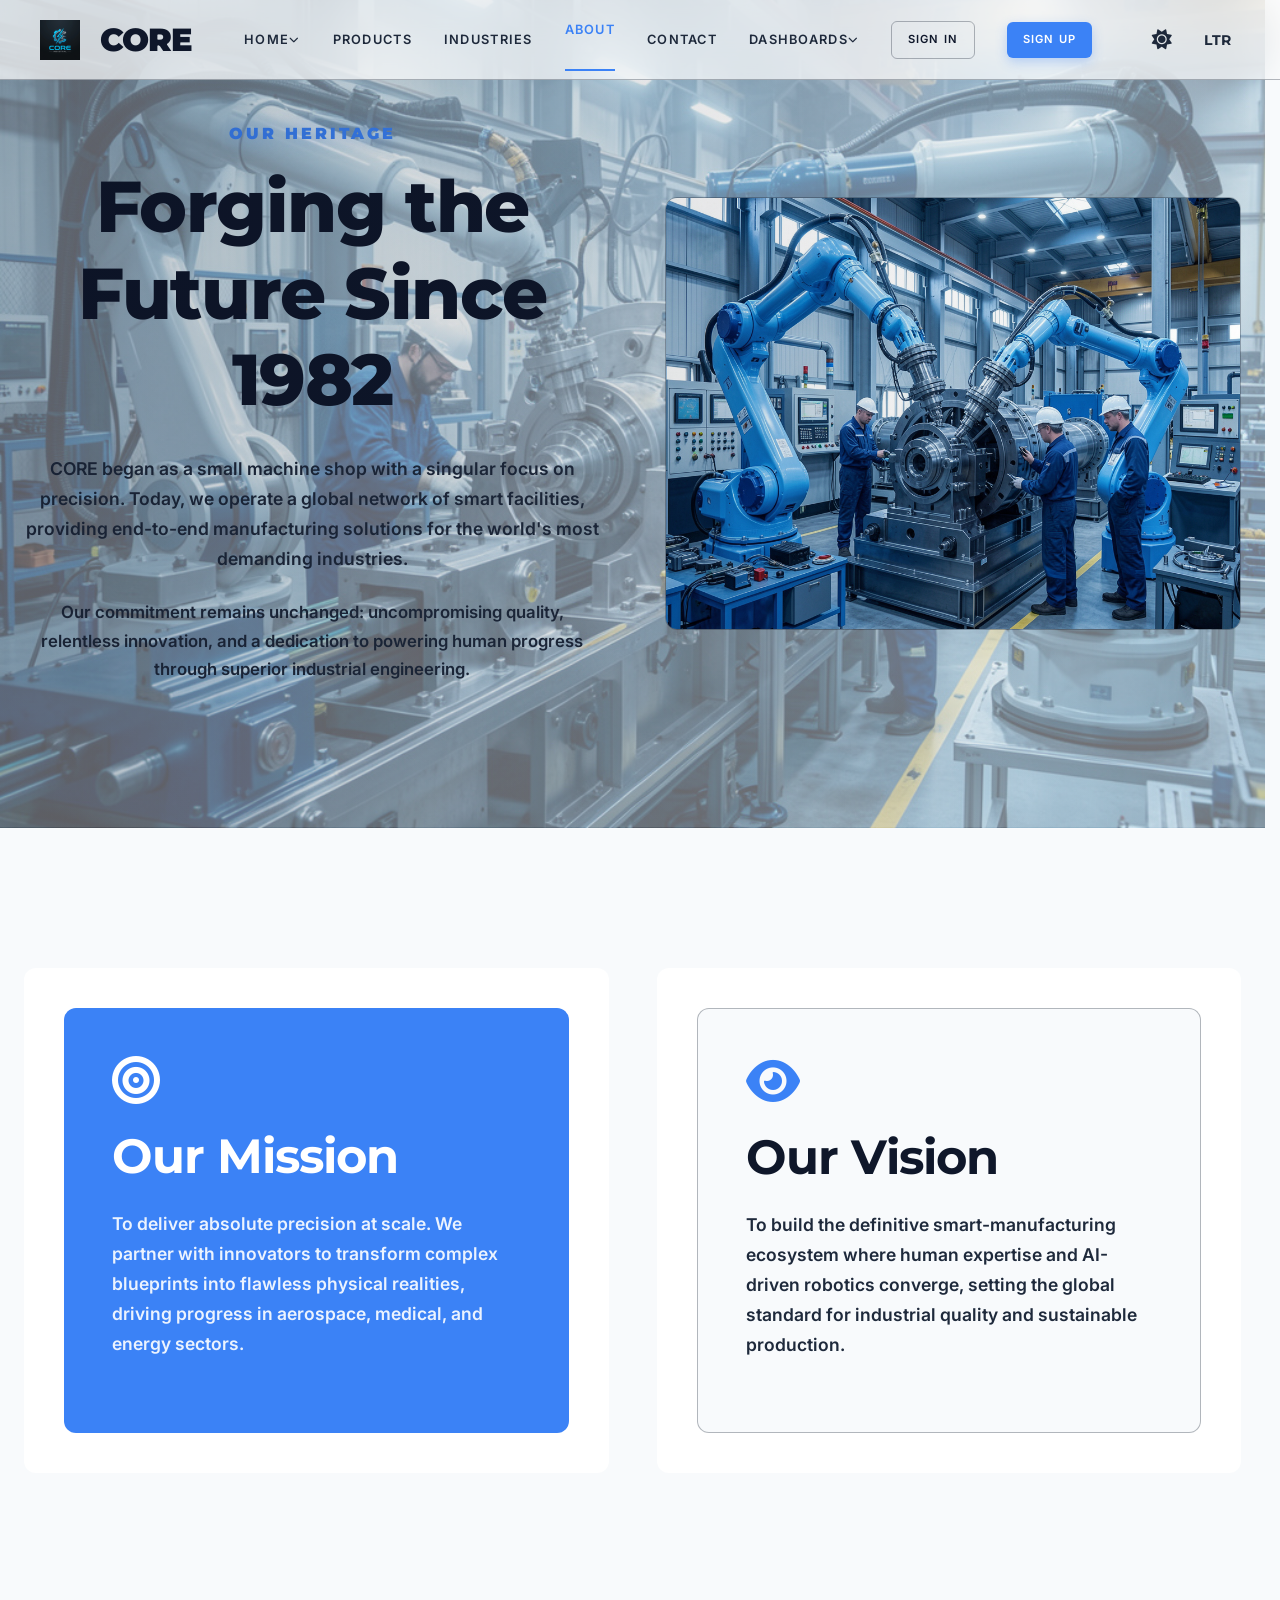
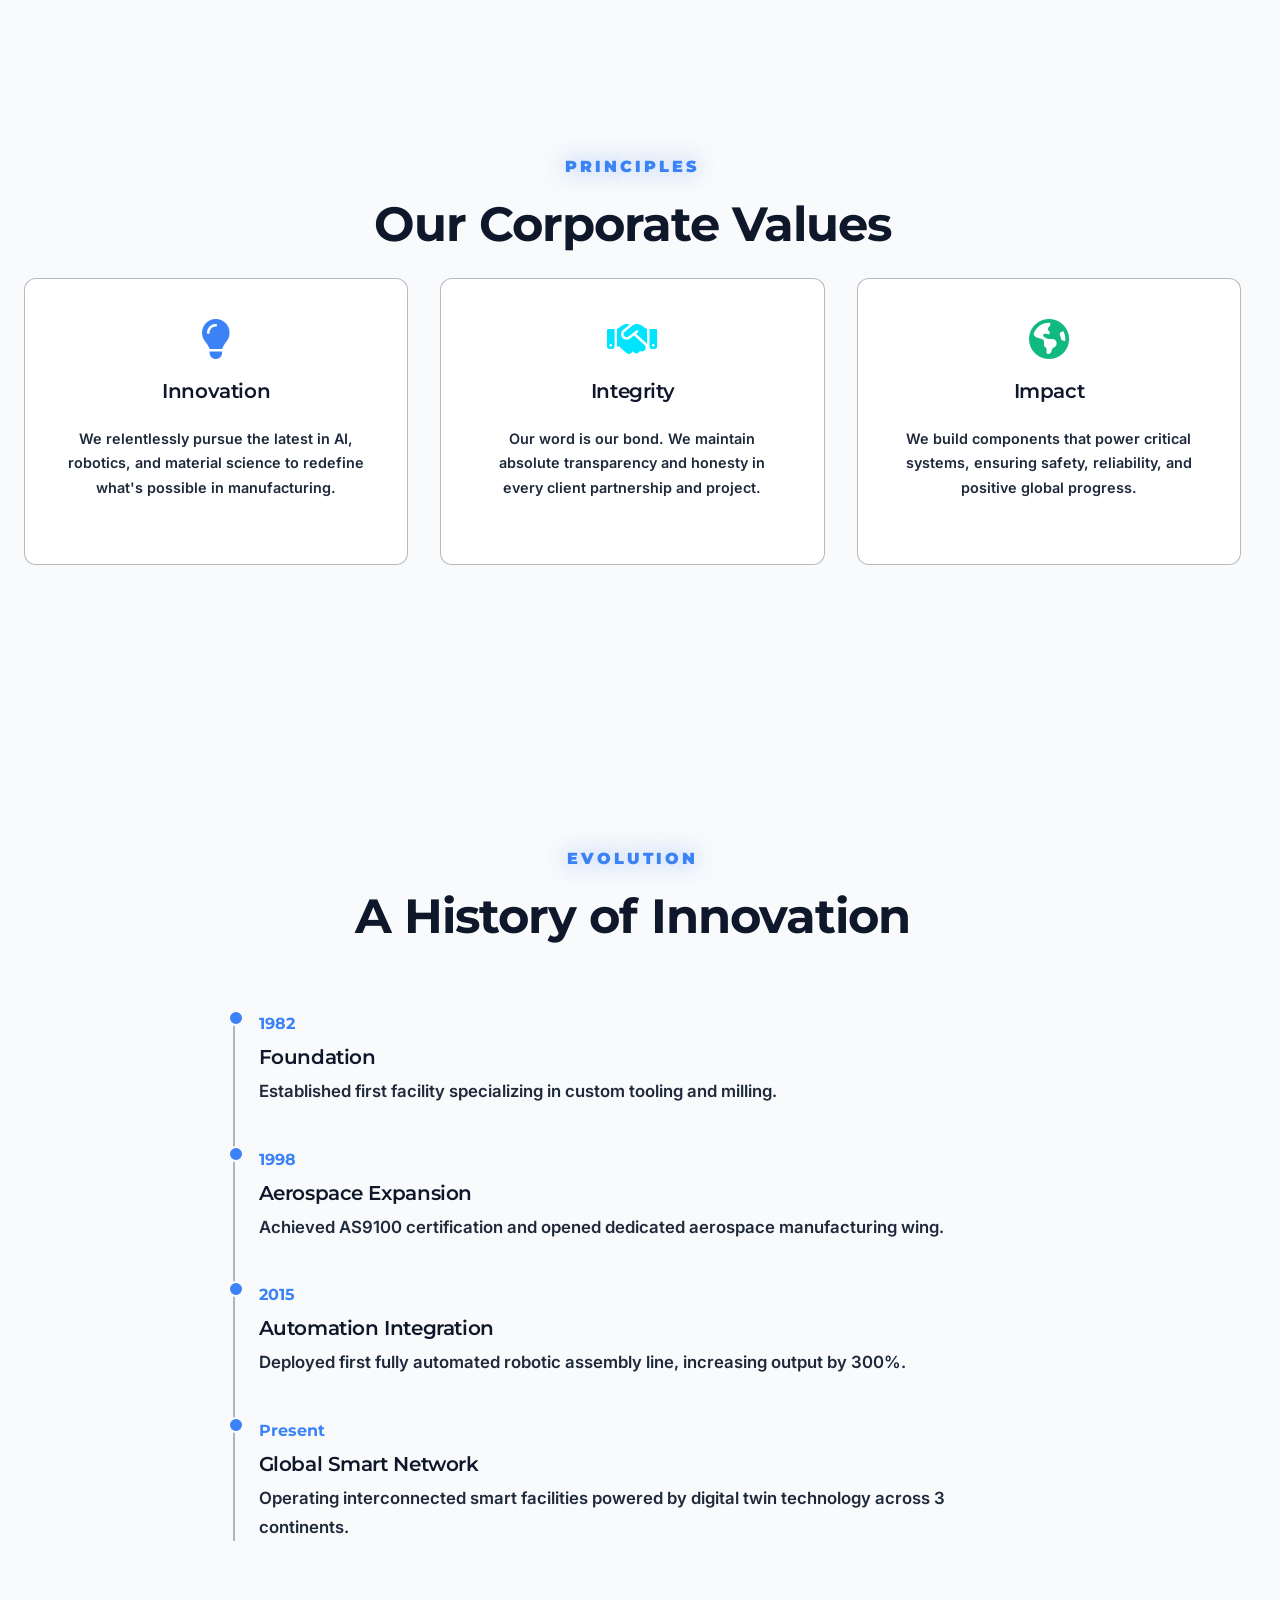
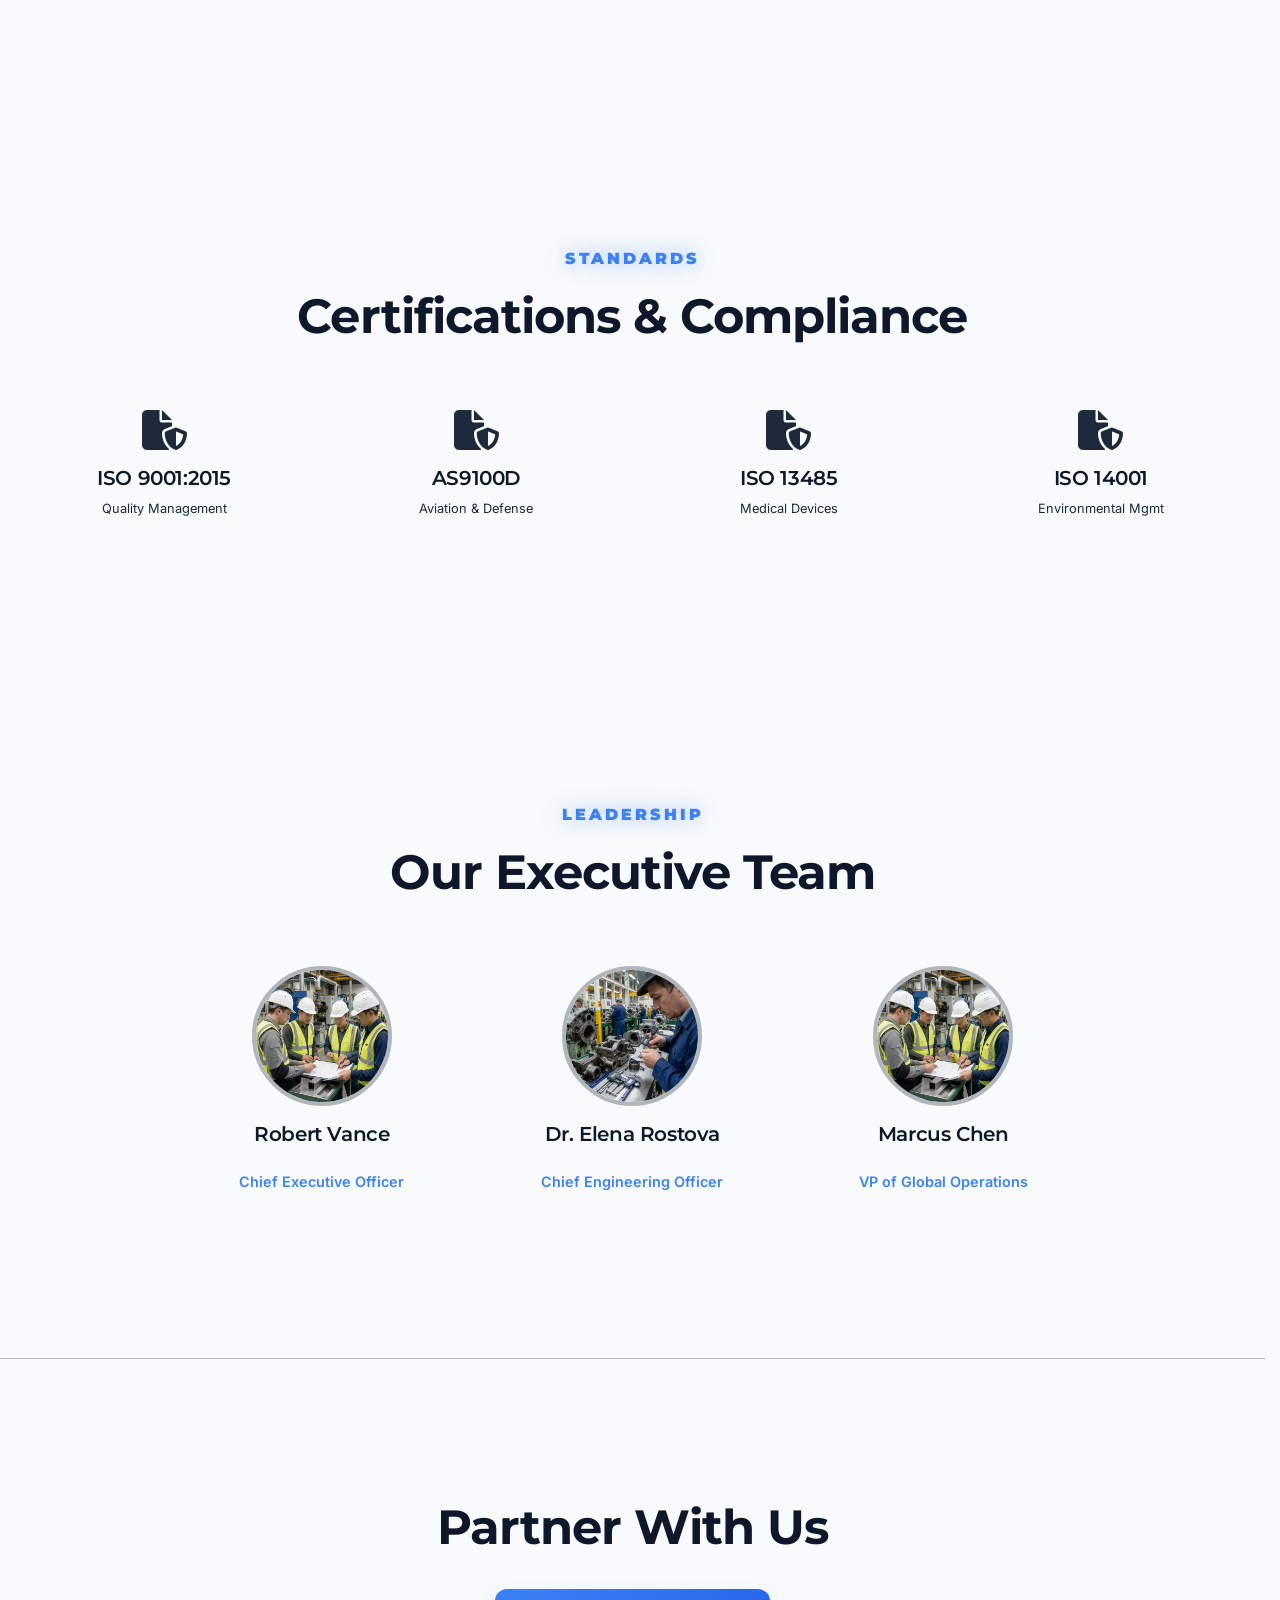
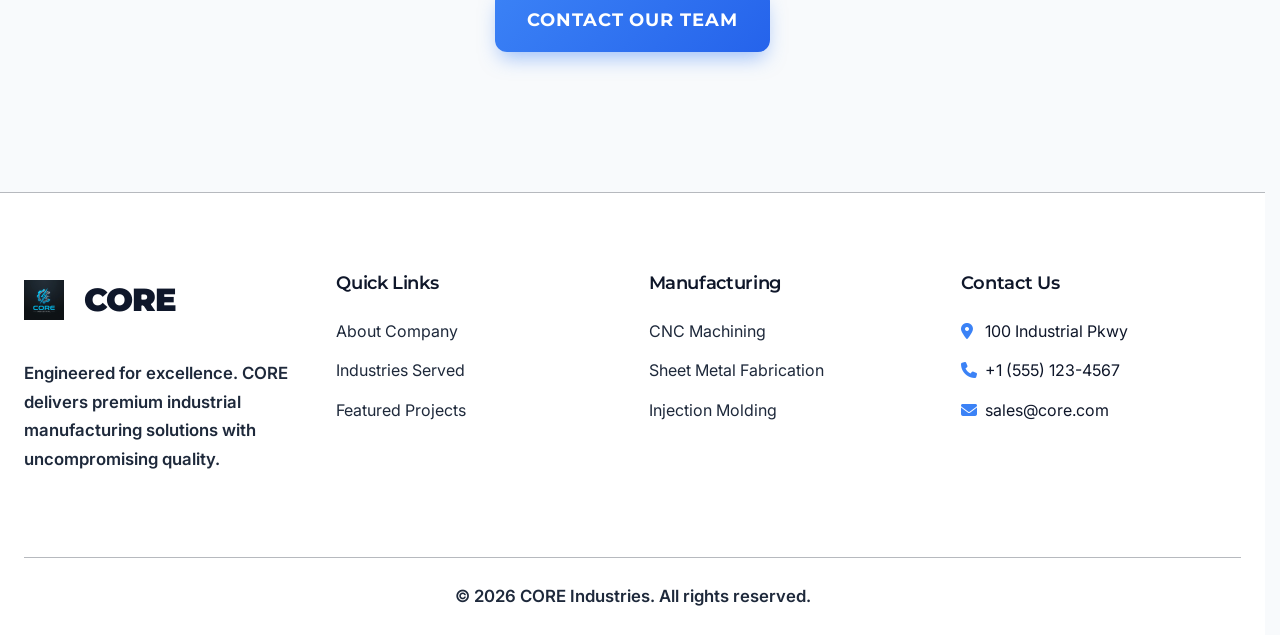
==== commit e1c21fdd: "Update dirToggle button: replace icon with LTR/RTL text label and add dynamic text update logic" ====
--- a/about.html
+++ b/about.html
@@ -49,9 +49,7 @@
                 <button class="icon-btn" id="themeToggle" title="Toggle Light/Dark Mode">
                     <i class="fa-solid fa-moon"></i>
                 </button>
-                <button class="icon-btn" id="dirToggle" title="Toggle RTL/LTR">
-                    <i class="fa-solid fa-globe"></i>
-                </button>
+                <button class="icon-btn" id="dirToggle" title="Toggle RTL/LTR">LTR</button>
                 <button class="icon-btn mobile-toggle" id="mobileToggle">
                     <i class="fa-solid fa-bars"></i>
                 </button>
--- a/assets/css/style.css
+++ b/assets/css/style.css
@@ -2324,6 +2324,14 @@
     }
 }
 
+#dirToggle {
+    font-weight: 700;
+    font-size: 0.85rem;
+    font-family: var(--font-heading);
+    letter-spacing: 0.5px;
+    min-width: 44px;
+}
+
 #dirToggle:hover {
     transform: scale(1.1);
     border-color: var(--auth-primary) !important;
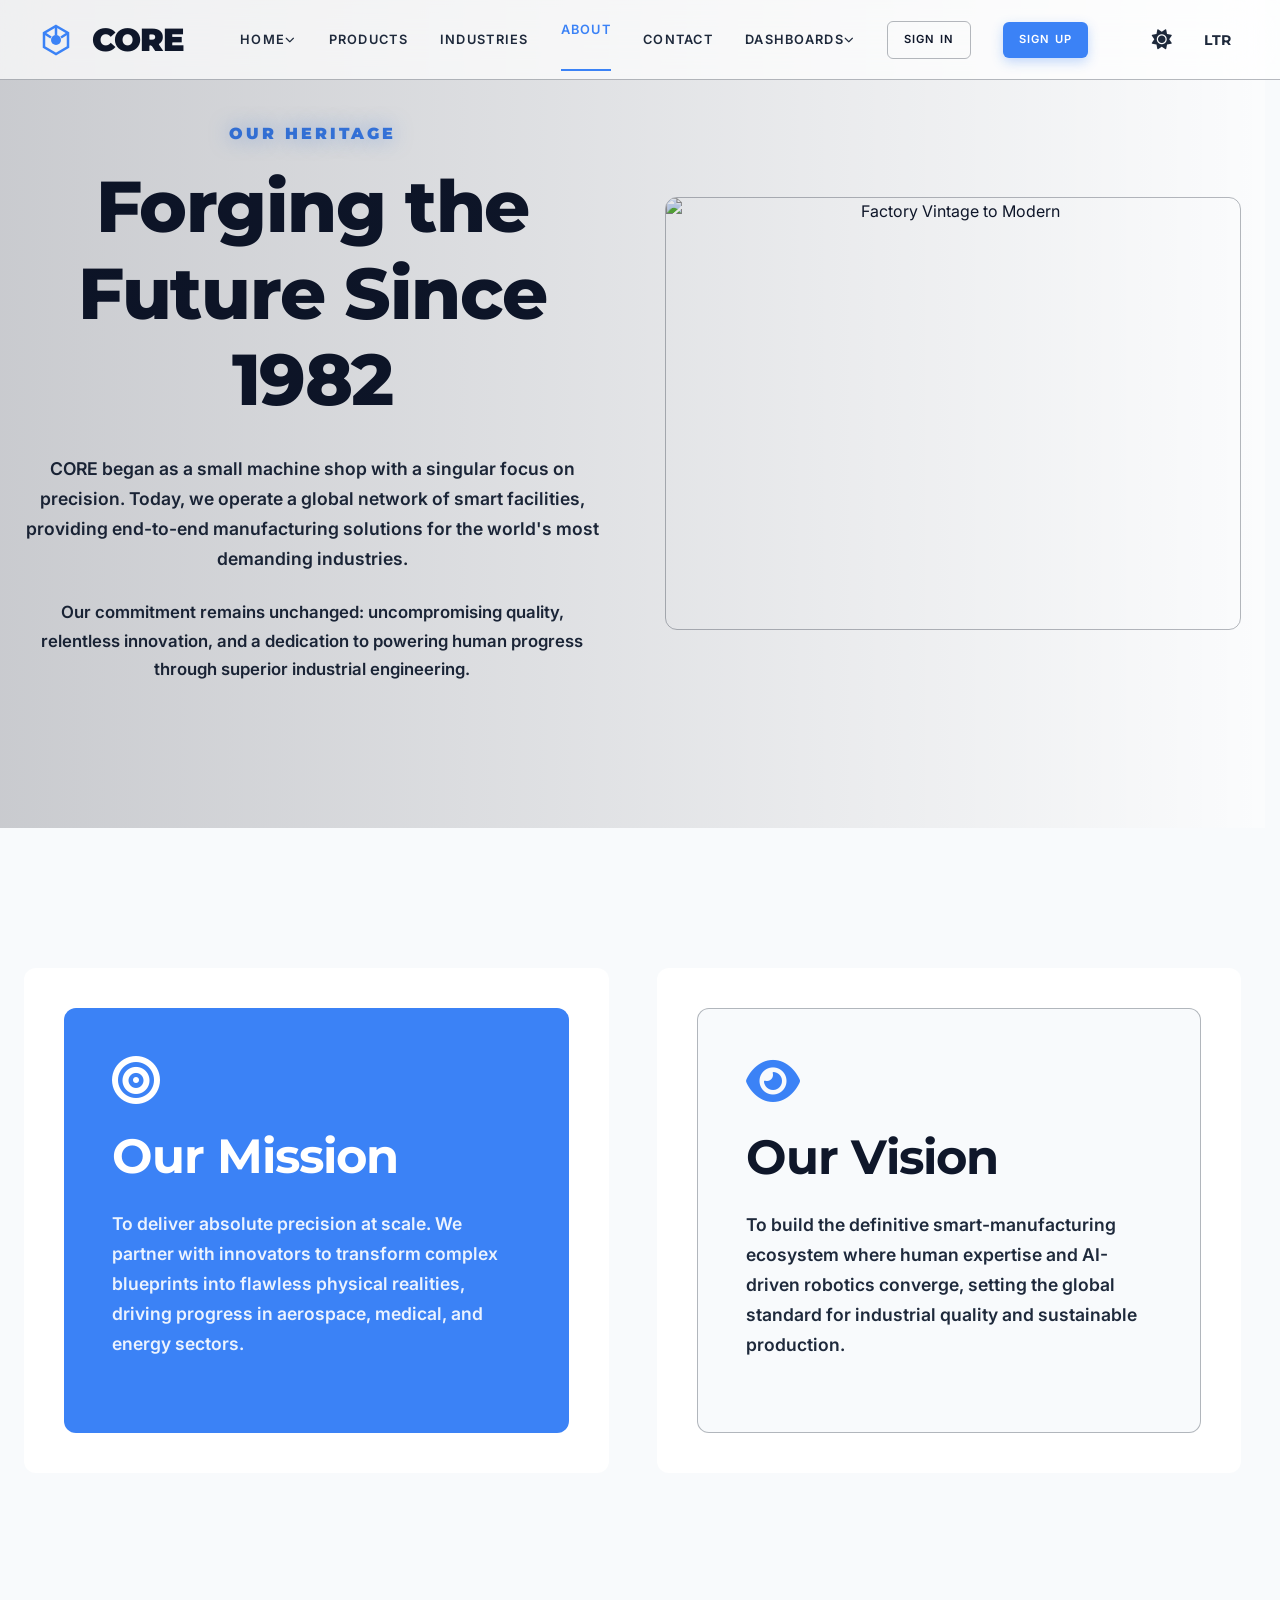
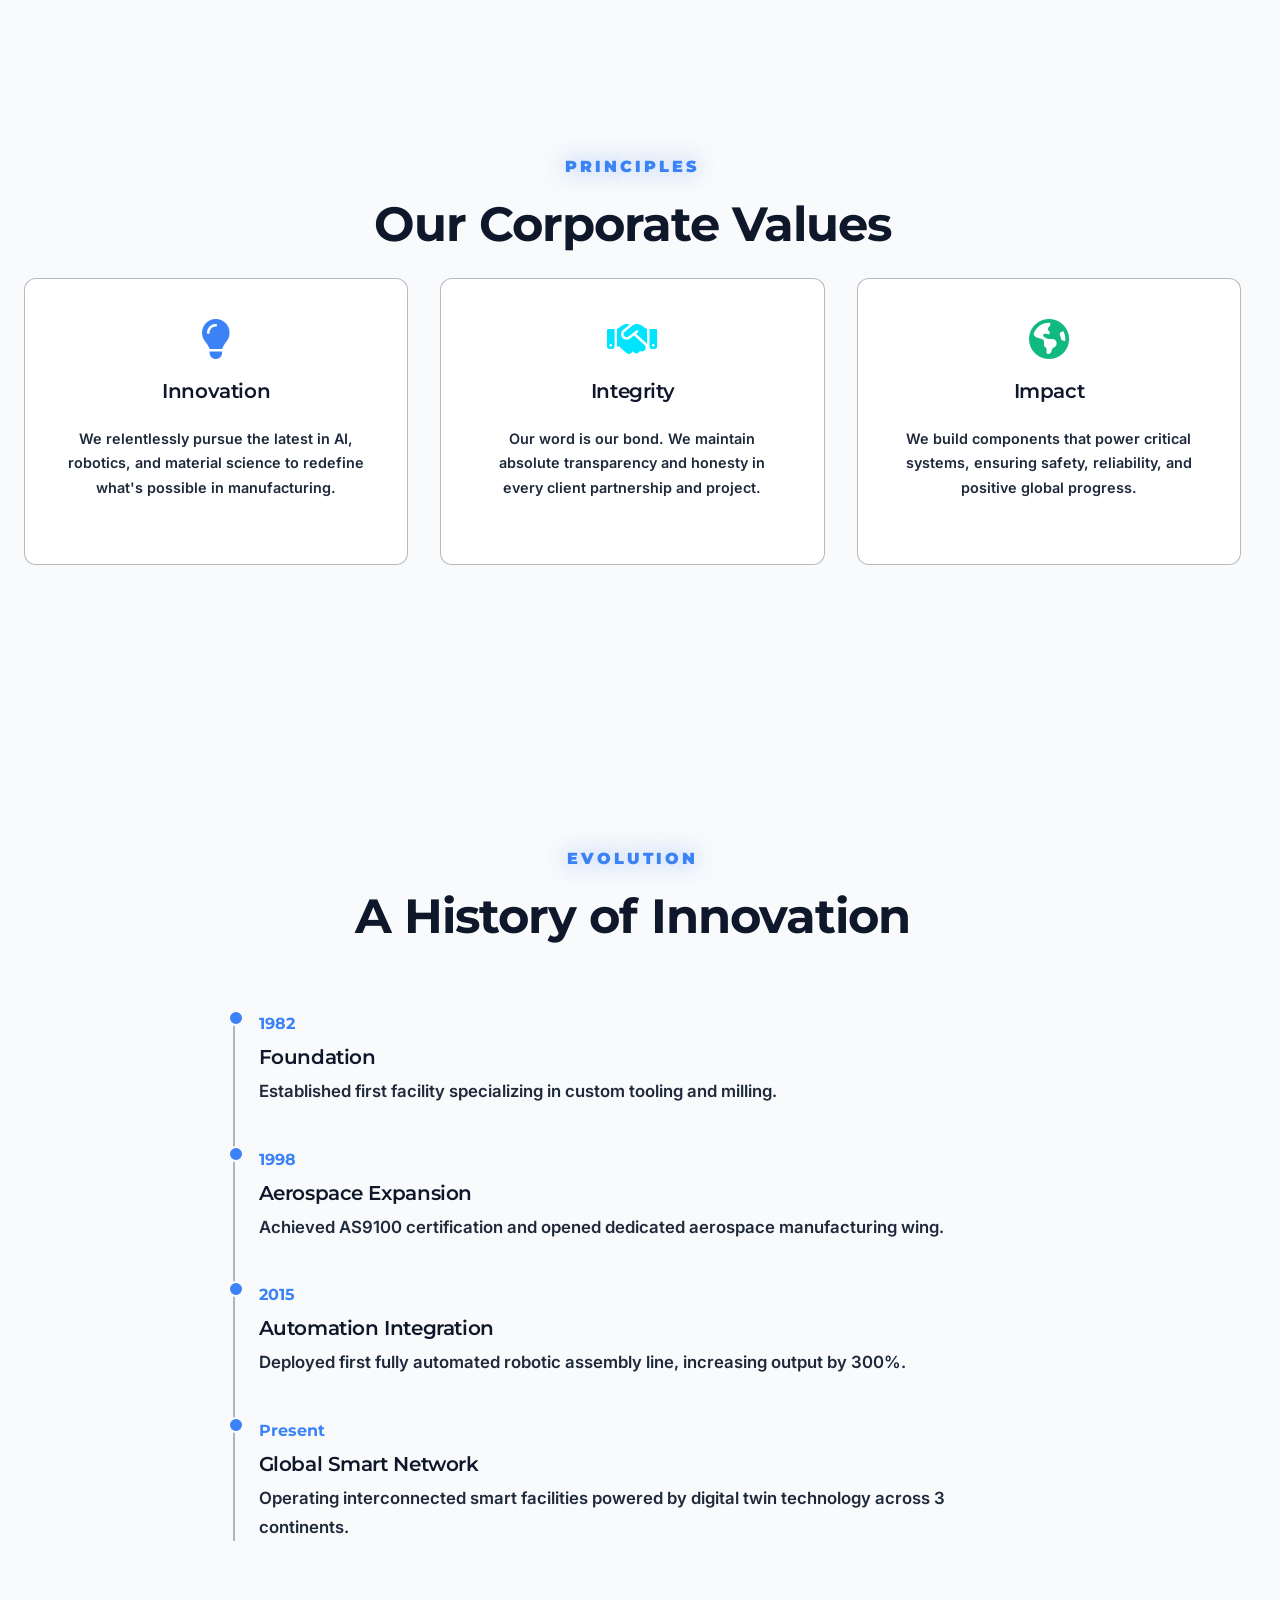
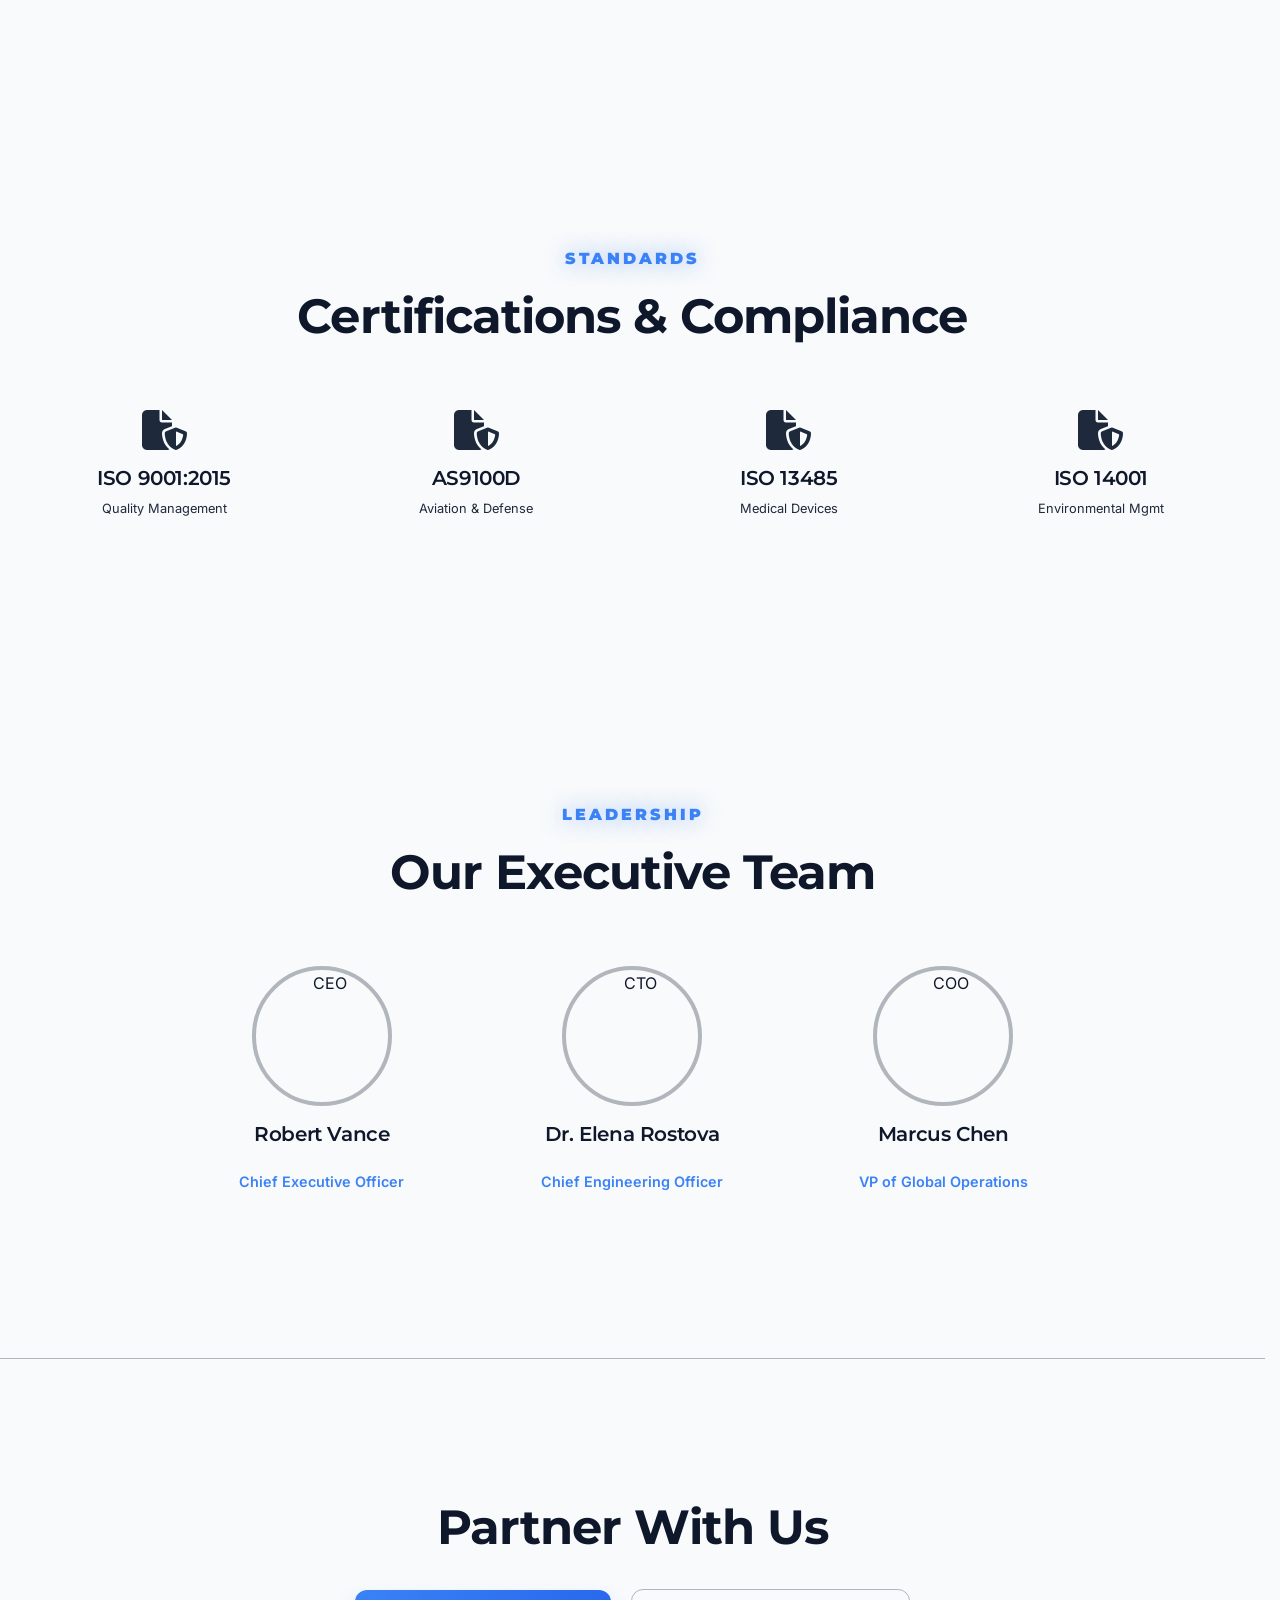
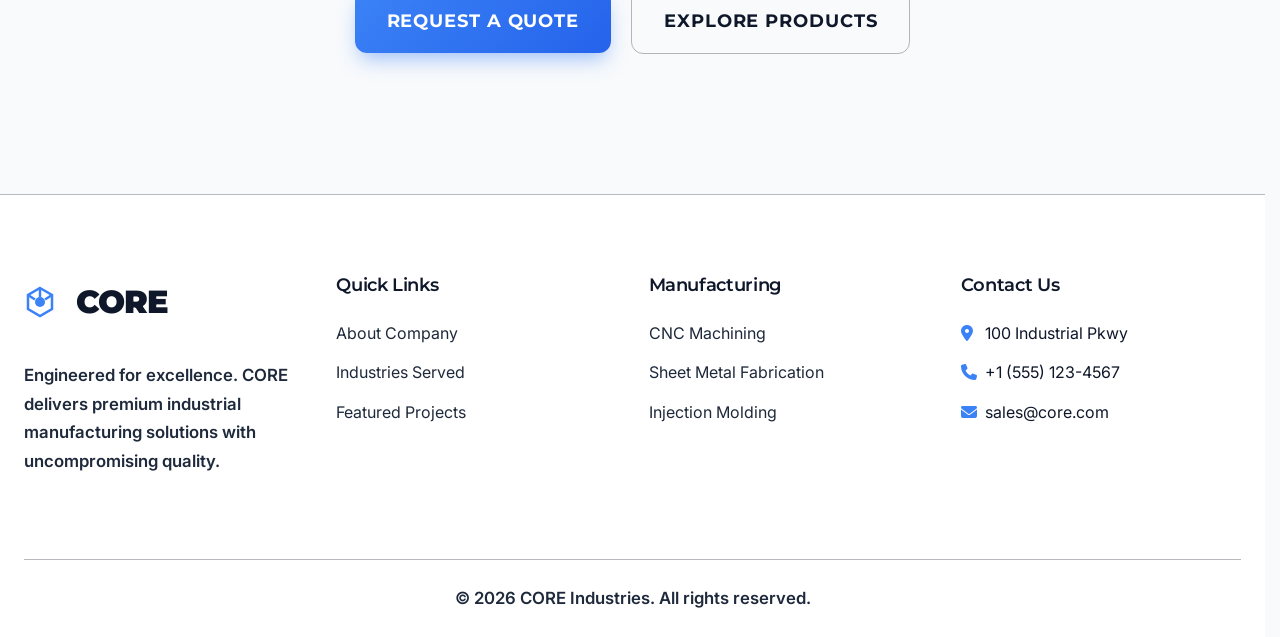
==== commit 6d8d55f7: "Update website content and assets" ====
--- a/about.html
+++ b/about.html
@@ -5,7 +5,7 @@
     <meta charset="UTF-8">
     <meta name="viewport" content="width=device-width, initial-scale=1.0">
     <title>CORE | About Us</title>
-    <link rel="icon" type="image/png" href="assets/images/favicon.png">
+    <link rel="icon" type="image/svg+xml" href="assets/images/favicon.svg">
     <link rel="stylesheet" href="https://cdnjs.cloudflare.com/ajax/libs/font-awesome/6.4.0/css/all.min.css">
     <link rel="stylesheet" href="assets/css/style.css">
 </head>
@@ -16,8 +16,13 @@
     <header class="header">
         <div class="container nav-container">
             <a href="index.html" class="logo">
-                <img src="assets/images/logo.png" alt="CORE Logo"
-                    style="height: 40px; width: auto; vertical-align: middle; margin-right: 8px;">
+                <svg width="32" height="32" viewBox="0 0 32 32" fill="none" xmlns="http://www.w3.org/2000/svg" style="vertical-align: middle; margin-right: 8px;">
+    <path d="M16 2L28 9V23L16 30L4 23V9L16 2Z" stroke="var(--clr-primary)" stroke-width="2.5" fill="transparent"/>
+    <circle cx="16" cy="16" r="5" fill="var(--clr-primary)"/>
+    <path d="M16 2L16 11" stroke="var(--clr-primary)" stroke-width="2.5"/>
+    <path d="M4 9L11 13.5" stroke="var(--clr-primary)" stroke-width="2.5"/>
+    <path d="M28 9L21 13.5" stroke="var(--clr-primary)" stroke-width="2.5"/>
+</svg>
                 CORE
             </a>
 
@@ -26,8 +31,8 @@
                     <li class="nav-item">
                         <a href="#">Home <i class="fa-solid fa-chevron-down" style="font-size: 0.6rem;"></i></a>
                         <div class="dropdown">
-                            <a href="index.html">Industrial Hero</a>
-                            <a href="index2.html">Machinery Split</a>
+                            <a href="index.html">Home 1</a>
+                            <a href="index2.html">Home 2</a>
                         </div>
                     </li>
                     <li class="nav-item"><a href="products.html">Products</a></li>
@@ -60,7 +65,7 @@
     <main>
         <!-- Hero Introduction -->
         <section class="hero"
-            style="background: linear-gradient(var(--clr-overlay), var(--clr-overlay)), url('assets/images/freepik__modern-manufacturing-factory-interior-robotic-arms__4058.png'); background-size: cover; background-position: center; min-height: 50vh; padding: 120px 0;">
+            style="background: linear-gradient(var(--clr-overlay), var(--clr-overlay)), url('https://images.unsplash.com/photo-1504917595217-d4bf52e10ce8?q=80&w=1000&auto=format&fit=crop'); background-size: cover; background-position: center; min-height: 50vh; padding: 120px 0;">
             <div class="container">
                 <div class="grid grid-cols-2 items-center" style="gap: 64px;">
                     <div style="display: flex; flex-direction: column; justify-content: center; height: 100%;">
@@ -73,7 +78,7 @@
                             dedication to powering human progress through superior industrial engineering.</p>
                     </div>
                     <div class="hero-visual">
-                        <img src="assets/images/freepik__modern-manufacturing-factory-interior-synchronized__4059.png"
+                        <img src="https://images.unsplash.com/photo-1581091226825-a6a2a5aee158?q=80&w=1000&auto=format&fit=crop"
                             alt="Factory Vintage to Modern">
                     </div>
                 </div>
@@ -237,21 +242,21 @@
 
                 <div class="grid grid-cols-3 text-center" style="gap: 32px; max-width: 900px; margin: 0 auto;">
                     <div>
-                        <img src="assets/images/freepik__team-of-professional-engineers-in-safety-helmets-d__4061.png"
+                        <img src="https://images.unsplash.com/photo-1562788869-4ed32648eb72?w=900&auto=format&fit=crop&q=60&ixlib=rb-4.1.0&ixid=M3wxMjA3fDB8MHxzZWFyY2h8M3x8Um9iZXJ0JTIwVmFuY2UlMjBDaGllZiUyMEV4ZWN1dGl2ZSUyME9mZmljZXJ8ZW58MHx8MHx8fDA%3D"
                             alt="CEO"
                             style="width: 140px; height: 140px; object-fit: cover; border-radius: 50%; margin: 0 auto 16px; border: 4px solid var(--clr-border);">
                         <h4>Robert Vance</h4>
                         <p style="color: var(--clr-primary); font-size: 0.9rem;">Chief Executive Officer</p>
                     </div>
                     <div>
-                        <img src="assets/images/freepik__engineer-inspecting-mechanical-parts-in-a-manufact__4062.png"
+                        <img src="https://images.unsplash.com/photo-1633934214315-d1a99cc349d7?w=900&auto=format&fit=crop&q=60&ixlib=rb-4.1.0&ixid=M3wxMjA3fDB8MHxzZWFyY2h8M3x8RHIuJTIwRWxlbmElMjBSb3N0b3ZhJTIwQ2hpZWYlMjBFbmdpbmVlcmluZyUyME9mZmljZXJ8ZW58MHx8MHx8fDA%3D"
                             alt="CTO"
                             style="width: 140px; height: 140px; object-fit: cover; border-radius: 50%; margin: 0 auto 16px; border: 4px solid var(--clr-border);">
                         <h4>Dr. Elena Rostova</h4>
                         <p style="color: var(--clr-primary); font-size: 0.9rem;">Chief Engineering Officer</p>
                     </div>
                     <div>
-                        <img src="assets/images/freepik__team-of-professional-engineers-in-safety-helmets-d__4061.png"
+                        <img src="https://images.unsplash.com/photo-1629272039203-7d76fdaf1324?w=900&auto=format&fit=crop&q=60&ixlib=rb-4.1.0&ixid=M3wxMjA3fDB8MHxzZWFyY2h8M3x8TWFyY3VzJTIwQ2hlbiUyMFZQJTIwb2YlMjBHbG9iYWwlMjBPcGVyYXRpb25zfGVufDB8fDB8fHww"
                             alt="COO"
                             style="width: 140px; height: 140px; object-fit: cover; border-radius: 50%; margin: 0 auto 16px; border: 4px solid var(--clr-border);">
                         <h4>Marcus Chen</h4>
@@ -265,8 +270,8 @@
         <section class="section text-center" style="border-top: 1px solid var(--clr-border);">
             <div class="container" style="max-width: 800px;">
                 <h2 class="mb-4">Partner With Us</h2>
-                <a href="contact.html" class="btn btn-primary" style="font-size: 1.125rem; padding: 16px 32px;">Contact
-                    Our Team</a>
+                <a href="contact.html" class="btn btn-primary" style="font-size: 1.125rem; padding: 16px 32px;">Request a Quote</a>
+                <a href="products.html" class="btn btn-secondary" style="font-size: 1.125rem; padding: 16px 32px; margin-left: 16px;">Explore Products</a>
             </div>
         </section>
     </main>
@@ -277,8 +282,13 @@
             <div class="grid grid-cols-4 footer-top">
                 <div class="footer-col" style="grid-column: span 1;">
                     <a href="index.html" class="logo mb-4">
-                        <img src="assets/images/logo.png" alt="CORE Logo"
-                            style="height: 40px; width: auto; vertical-align: middle; margin-right: 8px;">
+                        <svg width="32" height="32" viewBox="0 0 32 32" fill="none" xmlns="http://www.w3.org/2000/svg" style="vertical-align: middle; margin-right: 8px;">
+    <path d="M16 2L28 9V23L16 30L4 23V9L16 2Z" stroke="var(--clr-primary)" stroke-width="2.5" fill="transparent"/>
+    <circle cx="16" cy="16" r="5" fill="var(--clr-primary)"/>
+    <path d="M16 2L16 11" stroke="var(--clr-primary)" stroke-width="2.5"/>
+    <path d="M4 9L11 13.5" stroke="var(--clr-primary)" stroke-width="2.5"/>
+    <path d="M28 9L21 13.5" stroke="var(--clr-primary)" stroke-width="2.5"/>
+</svg>
                         CORE
                     </a>
                     <p>Engineered for excellence. CORE delivers premium industrial manufacturing solutions with
